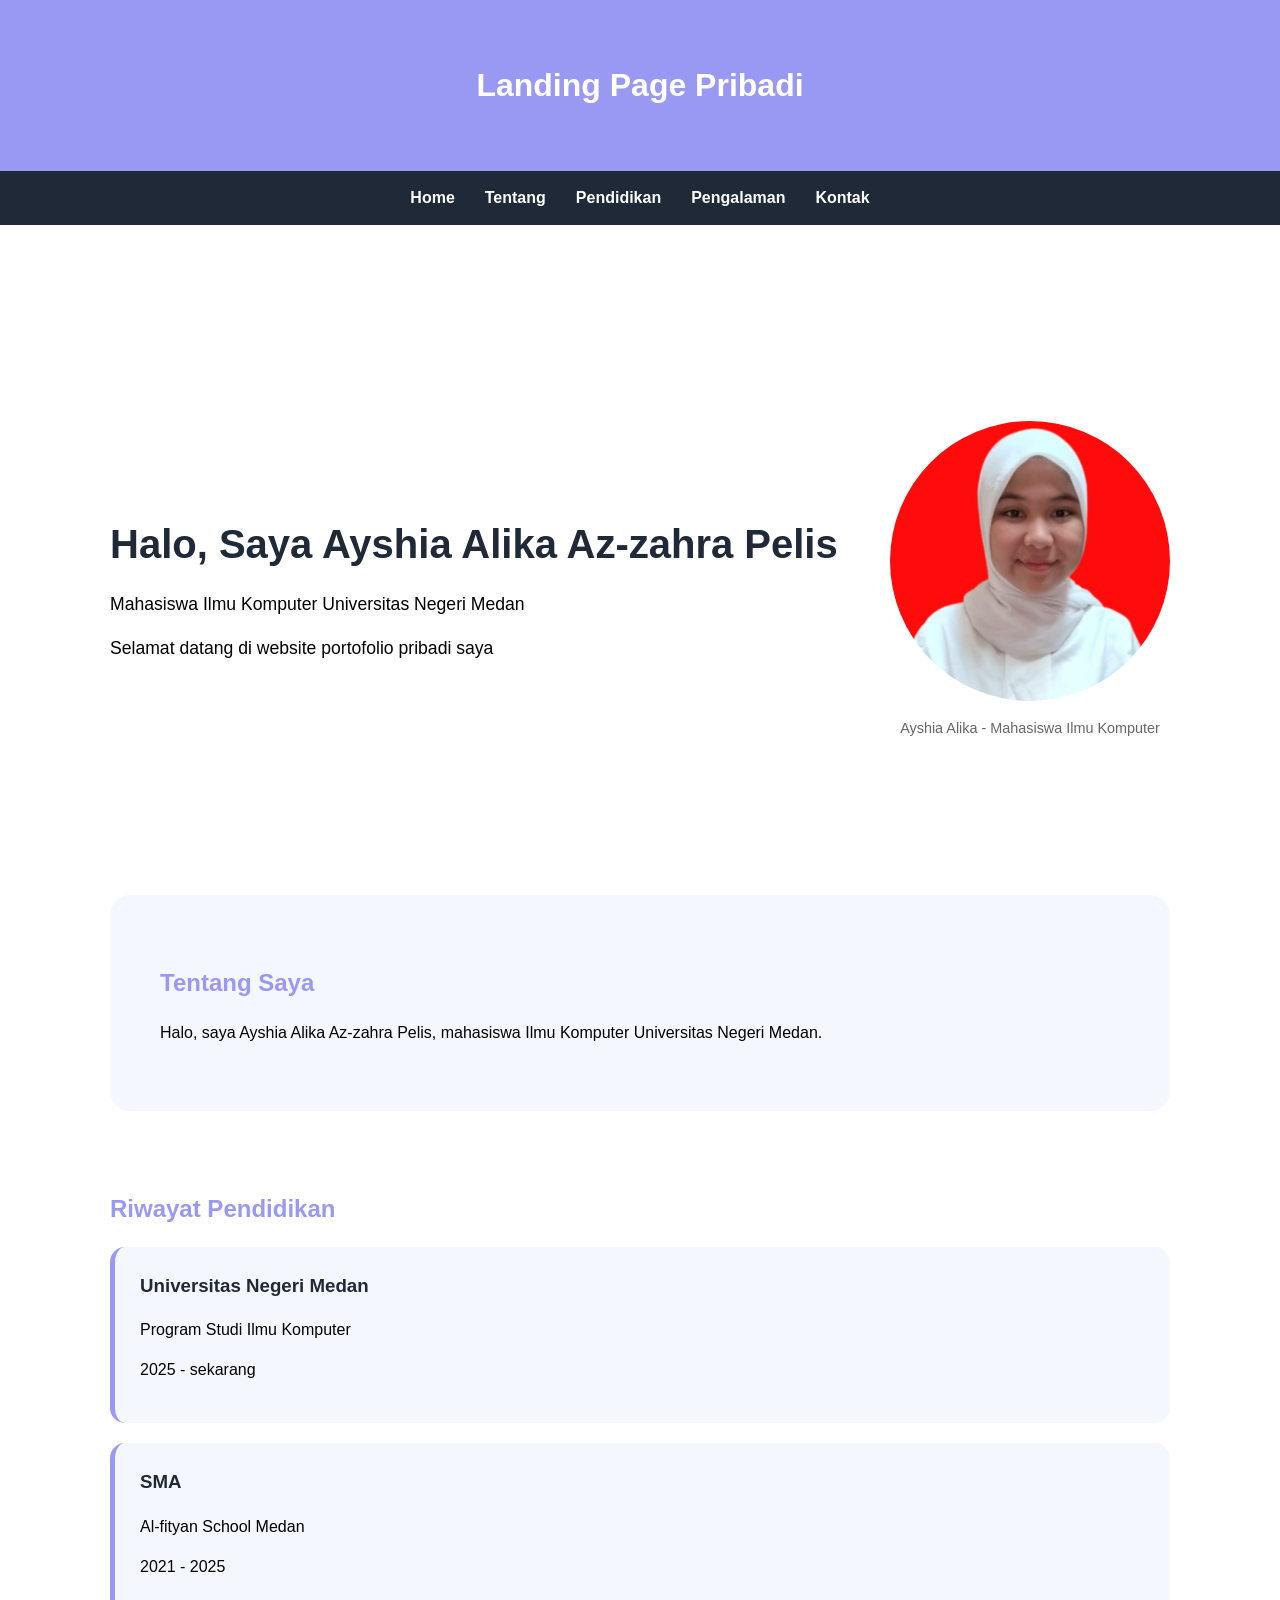
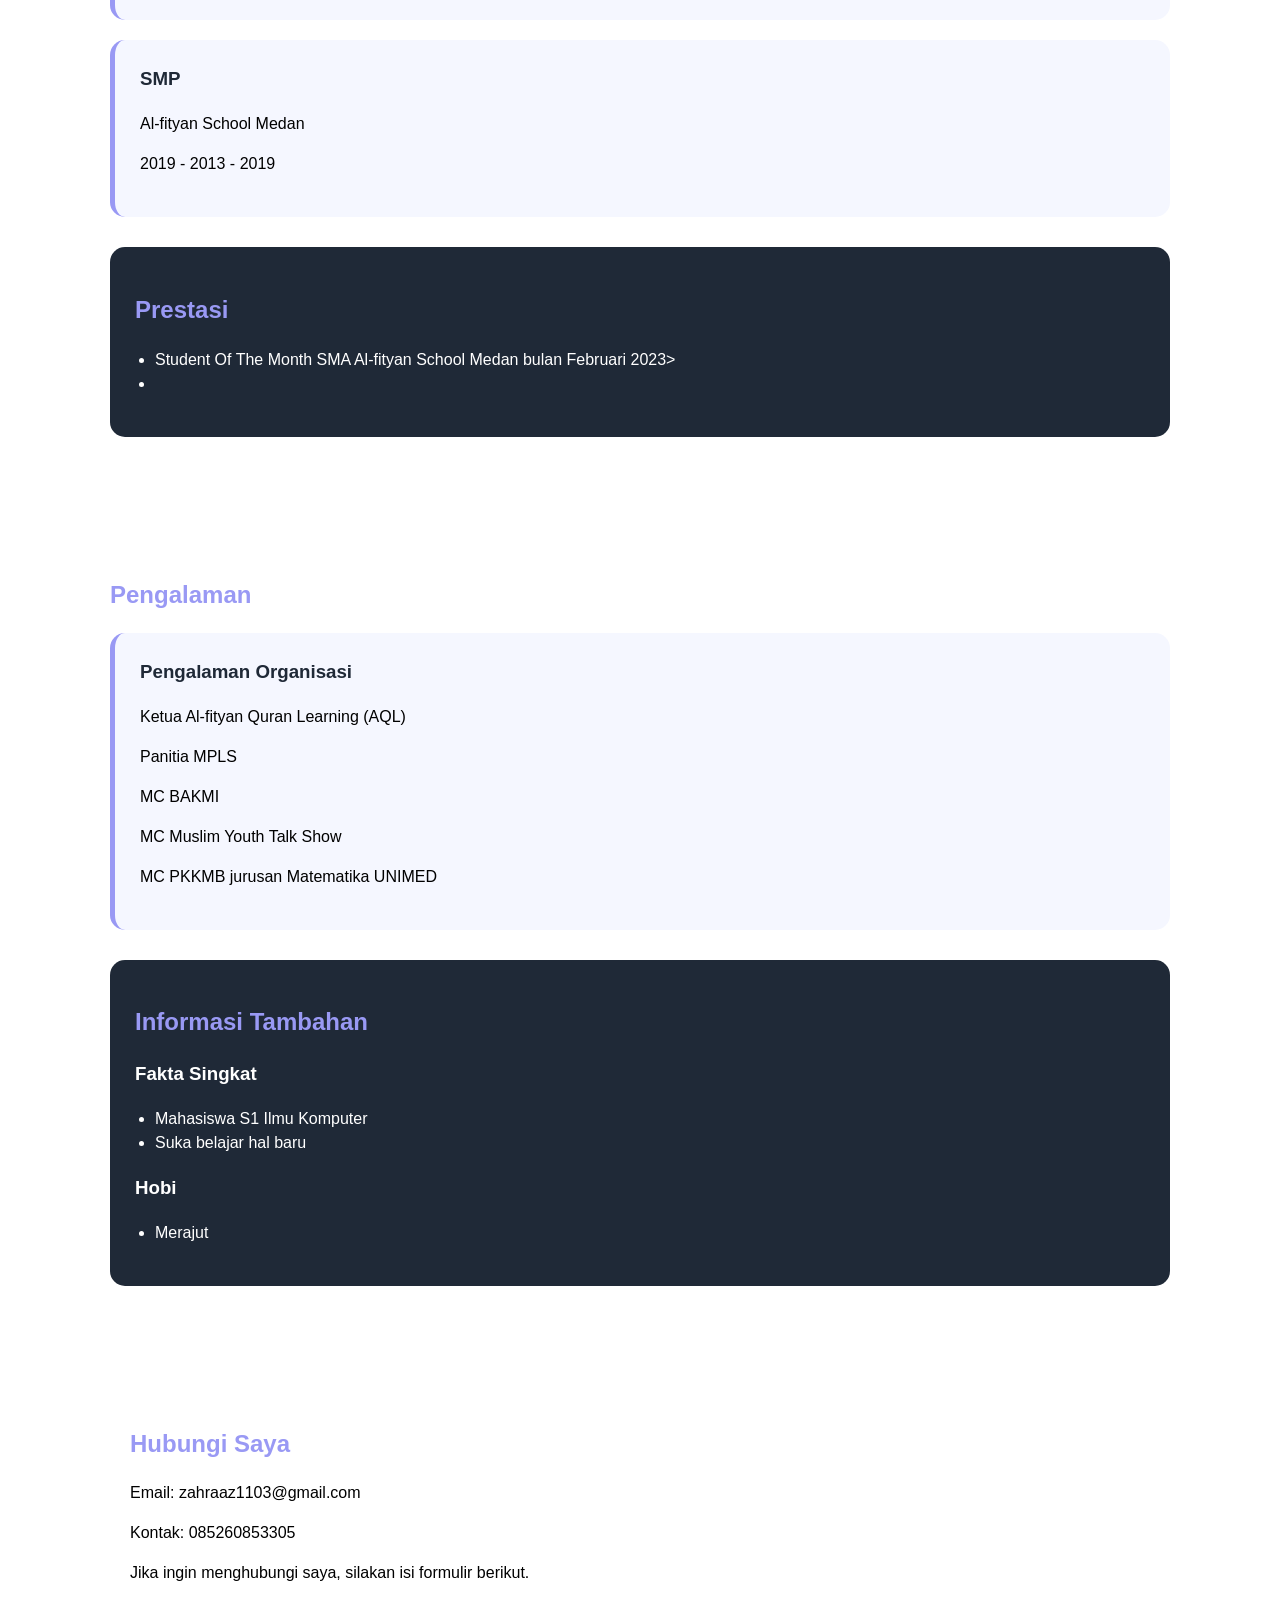
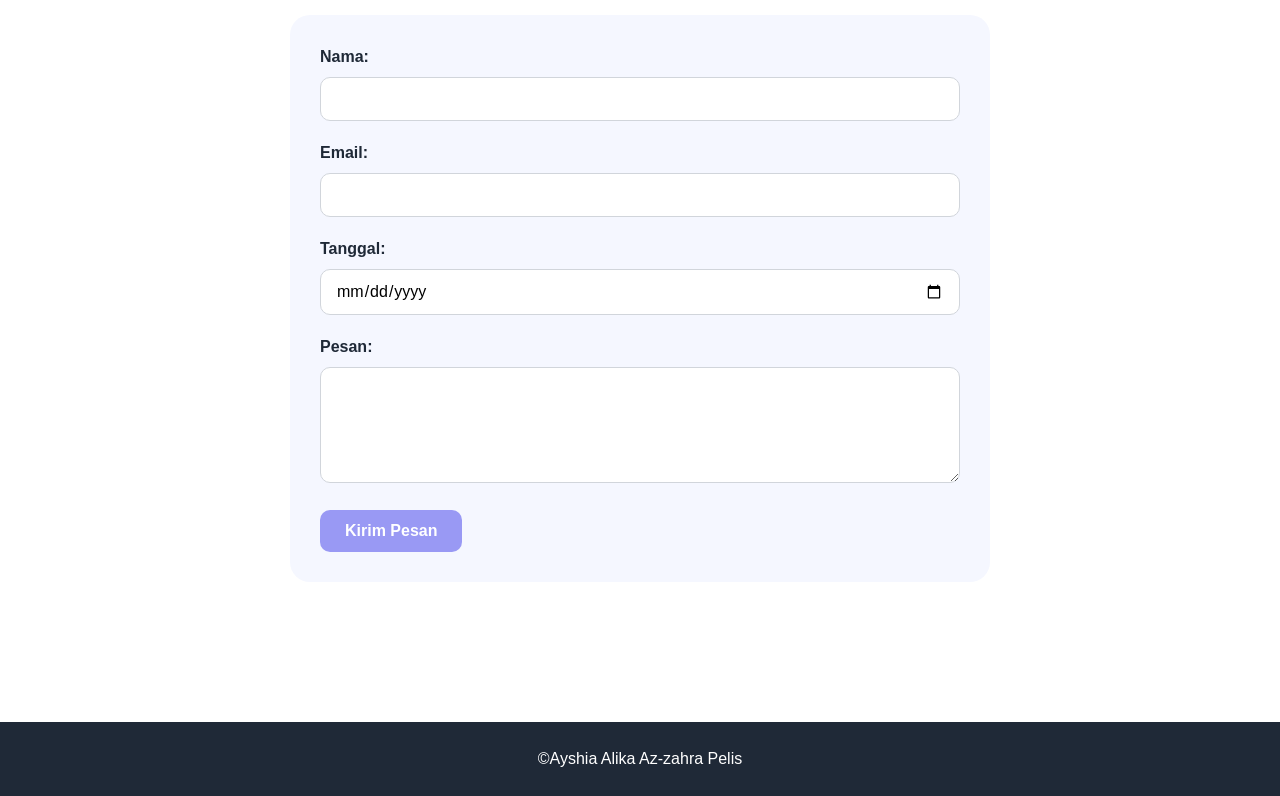
==== index.html @ b7021fea "Update portfolio website" ====
<!DOCTYPE html>
<html lang="id">

    <head>
        <meta charset="UTF-8">
        <meta name="viewport" content="width=device-width, initial-scale=1.0">

        <title>Portofolio</title>
        <meta name="description" content="Website portfolio pribadi Ayshia Alika Az-zahra Pelis, mahasiswa Ilmu Komputer Universitas Negeri Medan.">
        <meta property="og:title" content="Portofolio Ayshia Alika">
<meta property="og:description" content="Website portfolio pribadi Ayshia Alika, mahasiswa Ilmu Komputer Universitas Negeri Medan.">
<meta property="og:type" content="website">
<link rel="stylesheet" href="style.css">
    </head>
        <body>
<header>
    <h1>Landing Page Pribadi</h1>
</header>
<nav>
    <ul>
        <li><a href="#home">Home</a></li>
        <li><a href="#tentang">Tentang</a></li>
        <li><a href="#pendidikan">Pendidikan</a></li>
        <li><a href="#pengalaman">Pengalaman</a></li>
        <li><a href="#kontak">Kontak</a></li>
    </ul>
</nav>

<main>
    <section id="home">
        <div class="home-text">
        <h2>Halo, Saya Ayshia Alika Az-zahra Pelis</h2>

        <p>
            Mahasiswa Ilmu Komputer Universitas Negeri Medan
        </p>
        <p>
            Selamat datang di website portofolio pribadi saya
        </p>
        </div>

        <figure>
            <img src="images/foto-profil.jpeg" alt="Foto profil Ayshia Alika">
            <figcaption>Ayshia Alika - Mahasiswa Ilmu Komputer</figcaption>
        </figure>
    </section>

    <section id="tentang">
        <h2>Tentang Saya</h2>

        <p>
        Halo, saya Ayshia Alika Az-zahra Pelis, mahasiswa Ilmu Komputer Universitas Negeri Medan.
        </p>
    </section>

    <section id="pendidikan">
        <h2>Riwayat Pendidikan</h2>

        <article>
            <h3>Universitas Negeri Medan</h3>
            <p>Program Studi Ilmu Komputer</p>
            <p> 
                <time datetime="2025">2025</time> - sekarang
            </p>
        </article>

        <article>
            <h3>SMA</h3>
            <p>Al-fityan School Medan</p>
            <p>
                <time datetime="2021">2021</time> - <time datetime="2025">2025</time>
            </p>
        </article>

        <article>
            <h3>SMP</h3>
            <p>Al-fityan School Medan</p>
            <p>
                <time datetime="2019">2019</time> - <time datetime="2021>2021</time>
            </p>
        </article>

        <article>
            <h3>SD</h3>
            <p>SDIT Islam Al-Ulum Terpadu Tuasan</p>
            <p>
                <time datetime="2013">2013</time> - <time datetime="2019">2019</time>
            </p>
        </article>

        <aside>
            <h2>Prestasi</h2>

            <ul>
                <li>Student Of The Month SMA Al-fityan School Medan bulan Februari 2023>
                <li></li>
            </ul>

        </aside>

    </section>

    <section id="pengalaman">
        <h2>Pengalaman</h2>

        <article>
            <h3>Pengalaman Organisasi</h3>
            <p>Ketua Al-fityan Quran Learning (AQL) </p>
            <p>Panitia MPLS</p>
            <p>MC BAKMI</p>
            <p>MC Muslim Youth Talk Show</p>
            <p>MC PKKMB jurusan Matematika UNIMED</p>
        </article>

        <aside>
            <h2>Informasi Tambahan</h2>
            <h3>Fakta Singkat</h3>

            <ul>
                <li>Mahasiswa S1 Ilmu Komputer</li>
                <li>Suka belajar hal baru</li>
            </ul>

            <h3>Hobi</h3>

            <ul>
                <li>Merajut</li>
            </ul>
        </aside>
    </section>

   <section id="kontak">
    <h2>Hubungi Saya</h2>
    <p>
    Email: zahraaz1103@gmail.com
</p>
<p>
    Kontak: 085260853305
</p>

    <p>
        Jika ingin menghubungi saya, silakan isi formulir berikut.
    </p>

<form action="https://formspree.io/f/mkjwlqgq" method="POST">
<input type="hidden" name="_next" value="https://nabatiescookiezz-liks.github.io/Website-Landing-page-Ayshia-Alika/terima-kasih.html">

    <label for="nama">Nama:</label>
    <input type="text" id="nama" name="nama" required>

    <label for="email">Email:</label>
    <input type="email" id="email" name="email" required>

    <label for="tanggal">Tanggal:</label>
    <input type="date" id="tanggal" name="tanggal">

    <label for="pesan">Pesan:</label>
    <textarea id="pesan" name="pesan" rows="5" required></textarea>

    <button type="submit">Kirim Pesan</button>

</form>

</section>
 
</main>
<footer>©Ayshia Alika Az-zahra Pelis</footer>
        </body>
</html>
---- style.css ----
* {
    box-sizing: border-box;
}

body {
    margin: 0;
    font-family: Arial, sans-serif;
    line-height: 1.5;
}

:root {
    --warna-utama: #9999f4;
    --warna-gelap: #1f2937;
    --warna-terang: #f5f7ff;
    --warna-putih: #ffffff;
}

header {
    background-color: var(--warna-utama);
    color: var(--warna-putih);
    text-align: center;
    padding: 40px 20px;
}

nav {
    background-color: var(--warna-gelap);
    padding: 15px 20px;
}

nav ul {
    list-style: none;
    margin: 0;
    padding: 0;

    display: flex;
    justify-content: center;
    gap: 30px;
}

nav a {
    color: var(--warna-putih);
    text-decoration: none;
    font-weight: bold;
}

nav a {
    color: var(--warna-putih);
    text-decoration: none;
    font-weight: bold;
    transition: 0.3s ease;
}

nav a:hover {
    color: var(--warna-utama);
}

main {
    max-width: 1100px;
    margin: 0 auto;
    padding: 40px 20px;
}

section {
    padding: 60px 0;
}

#home {
    min-height: 70vh;
    display: flex;
    align-items: center;
    justify-content: space-between;
    gap: 40px;
}

#home figure {
    margin: 0;
    text-align: center;
}

#home img {
    width: 280px;
    height: 280px;
    object-fit: cover;
    border-radius: 50%;
}

#home h2 {
    font-size: 2.5rem;
    margin-bottom: 15px;
    color: var(--warna-gelap);
}

#home p {
    font-size: 1.1rem;
}

#home figcaption {
    margin-top: 10px;
    font-size: 0.9rem;
    color: #666;
}

@media (max-width: 768px) {
    #home {
        flex-direction: column;
        text-align: center;
    }

    .home-text {
        width: 100%;
    }

    nav ul {
        flex-wrap: wrap;
        gap: 15px;
    }

    #home img {
        width: 220px;
        height: 220px;
    }

    #kontak form {
        padding: 20px;
    }
}


.home-text {
    flex: 1;
}

#tentang {
    background-color: var(--warna-terang);
    padding: 50px;
    border-radius: 20px;
}

#tentang h2 {
    color: var(--warna-utama);
}

#pendidikan h2,
#pengalaman h2,
#kontak h2 {
    color: var(--warna-utama);
}

article {
    background-color: var(--warna-terang);
    padding: 25px;
    margin: 20px 0;
    border-radius: 15px;
    border-left: 5px solid var(--warna-utama);
}

article:hover {
    transform: translateY(-5px);
    box-shadow: 0 8px 20px rgba(0, 0, 0, 0.08);
}


article h3 {
    margin-top: 0;
    color: var(--warna-gelap);
}

aside {
    background-color: var(--warna-gelap);
    color: var(--warna-putih);
    padding: 25px;
    margin-top: 30px;
    border-radius: 15px;
}

aside h2,
aside h3 {
    color: var(--warna-putih);
}

aside ul {
    padding-left: 20px;
}

#kontak {
    padding: 60px 20px;
}

#kontak form {
    max-width: 700px;
    margin: 30px auto 0;
    background-color: var(--warna-terang);
    padding: 30px;
    border-radius: 20px;
}

#kontak label {
    display: block;
    margin-bottom: 8px;
    font-weight: bold;
    color: var(--warna-gelap);
}

#kontak input,
#kontak textarea {
    width: 100%;
    padding: 12px 15px;
    margin-bottom: 20px;
    border: 1px solid #d1d5db;
    border-radius: 10px;
    font-family: inherit;
    font-size: 1rem;
}

#kontak input:focus,
#kontak textarea:focus {
    outline: none;
    border-color: var(--warna-utama);
    box-shadow: 0 0 0 3px rgba(108, 99, 255, 0.15);
}

#kontak button {
    background-color: var(--warna-utama);
    color: var(--warna-putih);
    border: none;
    padding: 12px 25px;
    border-radius: 10px;
    font-size: 1rem;
    font-weight: bold;
    cursor: pointer;
}

#kontak button:hover {
    opacity: 0.85;
}

footer {
    background-color: var(--warna-gelap);
    color: var(--warna-putih);
    text-align: center;
    padding: 25px 20px;
    margin-top: 40px;
}

nav a,
#kontak button,
article {
    transition: 0.3s ease;
}
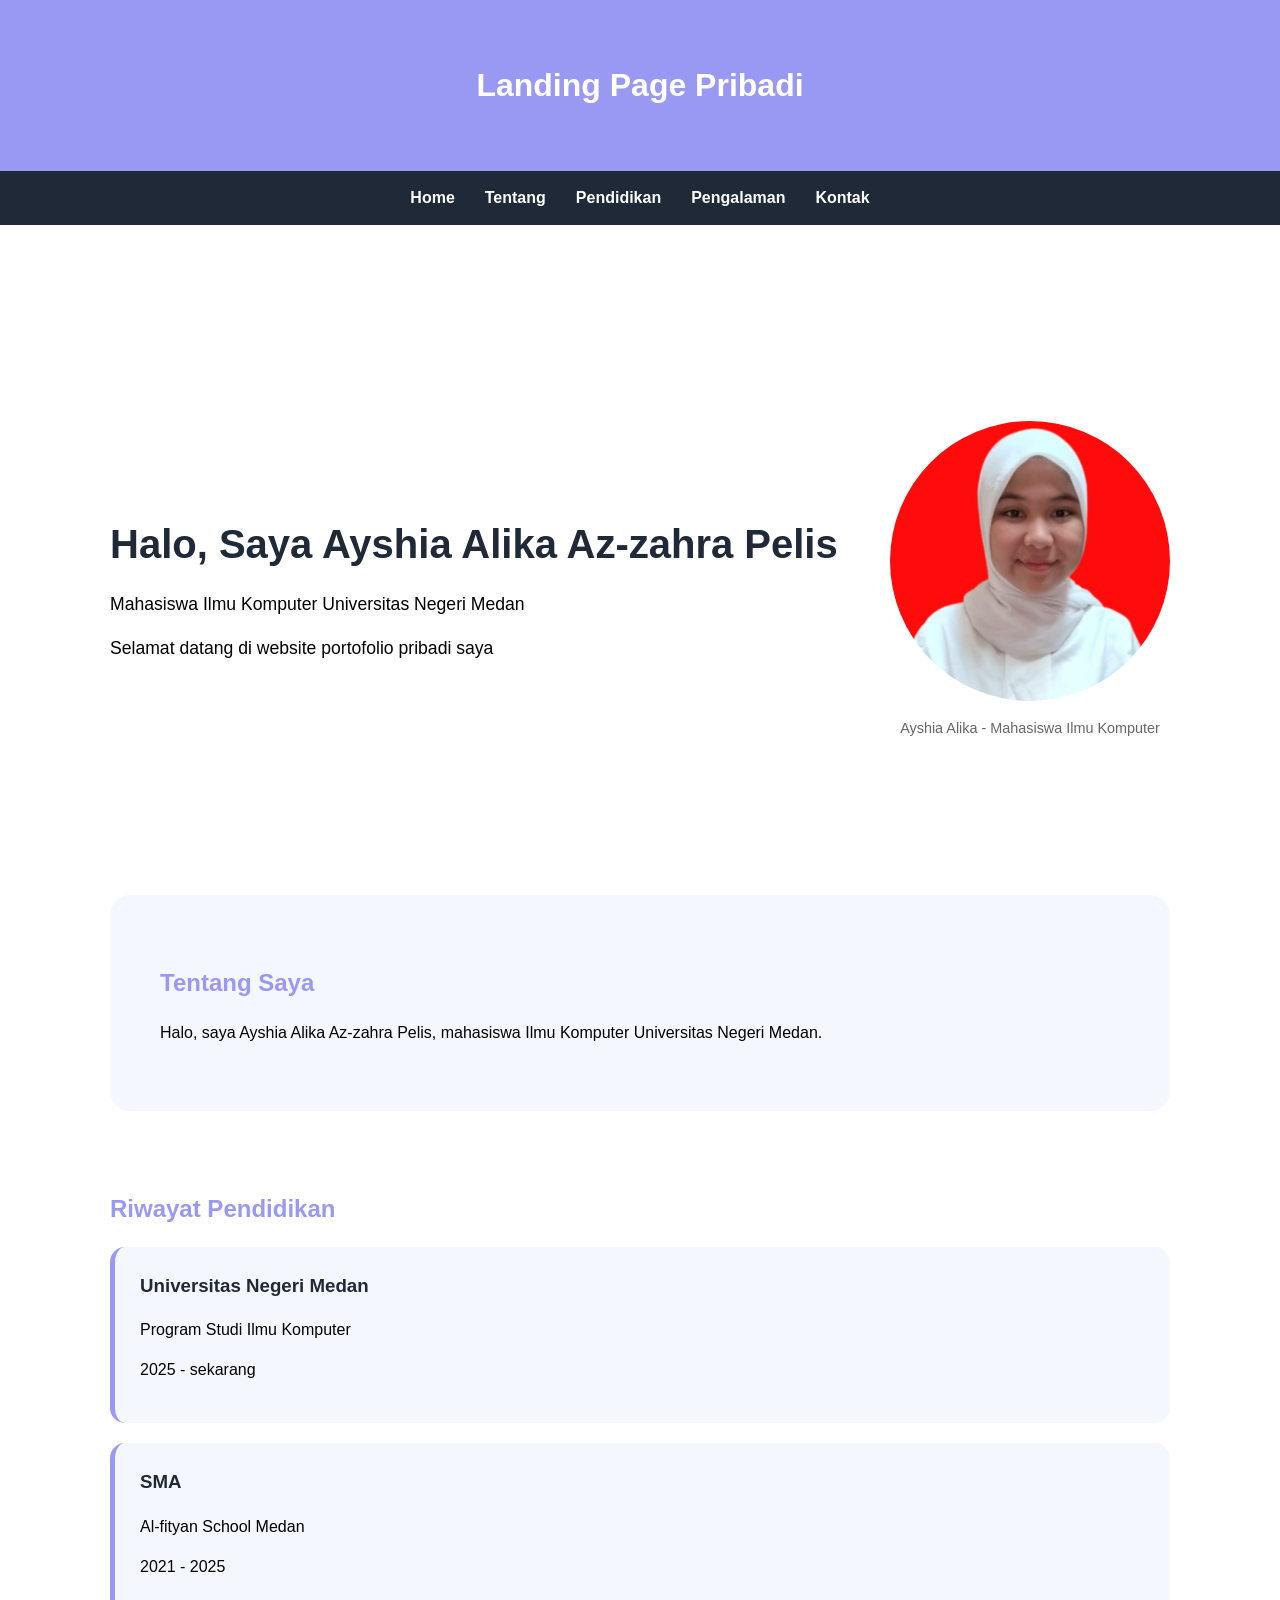
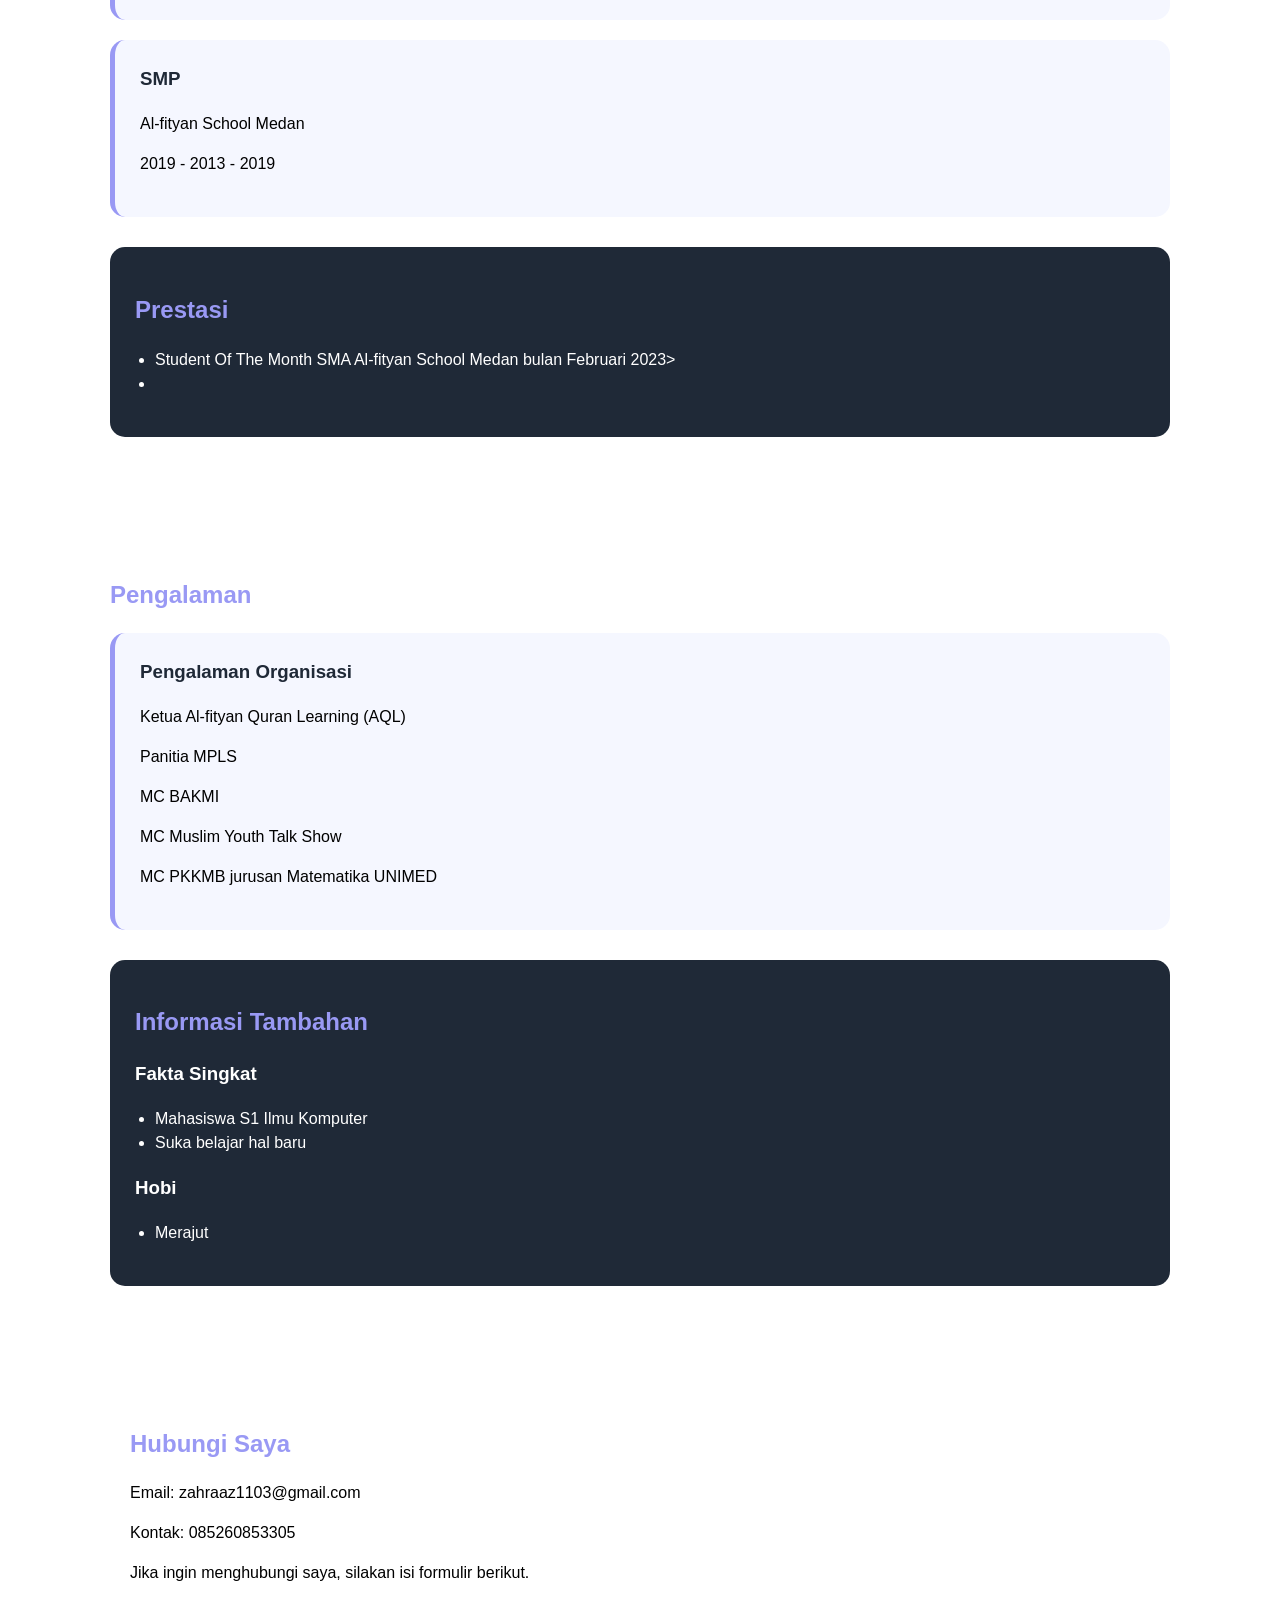
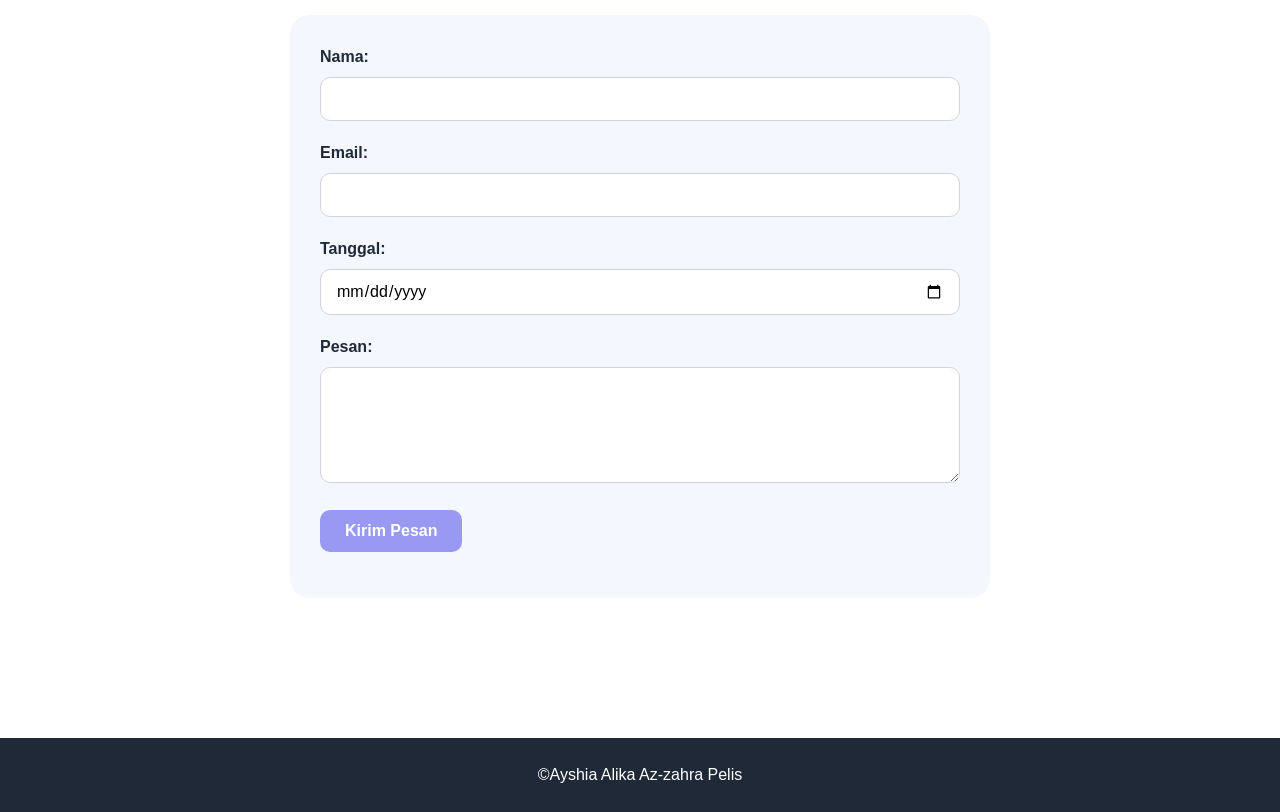
==== commit deb2b116: "Add form success message" ====
--- a/index.html
+++ b/index.html
@@ -158,6 +158,7 @@
     <textarea id="pesan" name="pesan" rows="5" required></textarea>
 
     <button type="submit">Kirim Pesan</button>
+    <p id="status-pesan"></p>
 
 </form>
 
@@ -165,5 +166,35 @@
  
 </main>
 <footer>©Ayshia Alika Az-zahra Pelis</footer>
+<script>
+    const form = document.querySelector("form");
+    const statusPesan = document.getElementById("status-pesan");
+
+    form.addEventListener("submit", async function(event) {
+        event.preventDefault();
+
+        const data = new FormData(form);
+
+        try {
+            const response = await fetch(form.action, {
+                method: "POST",
+                body: data,
+                headers: {
+                    "Accept": "application/json"
+                }
+            });
+
+            if (response.ok) {
+                statusPesan.textContent = "🎉 Pesan berhasil dikirim! Terima kasih sudah menghubungi saya.";
+                form.reset();
+            } else {
+                statusPesan.textContent = "Maaf, pesan gagal dikirim. Silakan coba lagi.";
+            }
+
+        } catch (error) {
+            statusPesan.textContent = "Terjadi kesalahan. Silakan coba lagi.";
+        }
+    });
+</script>
         </body>
 </html>
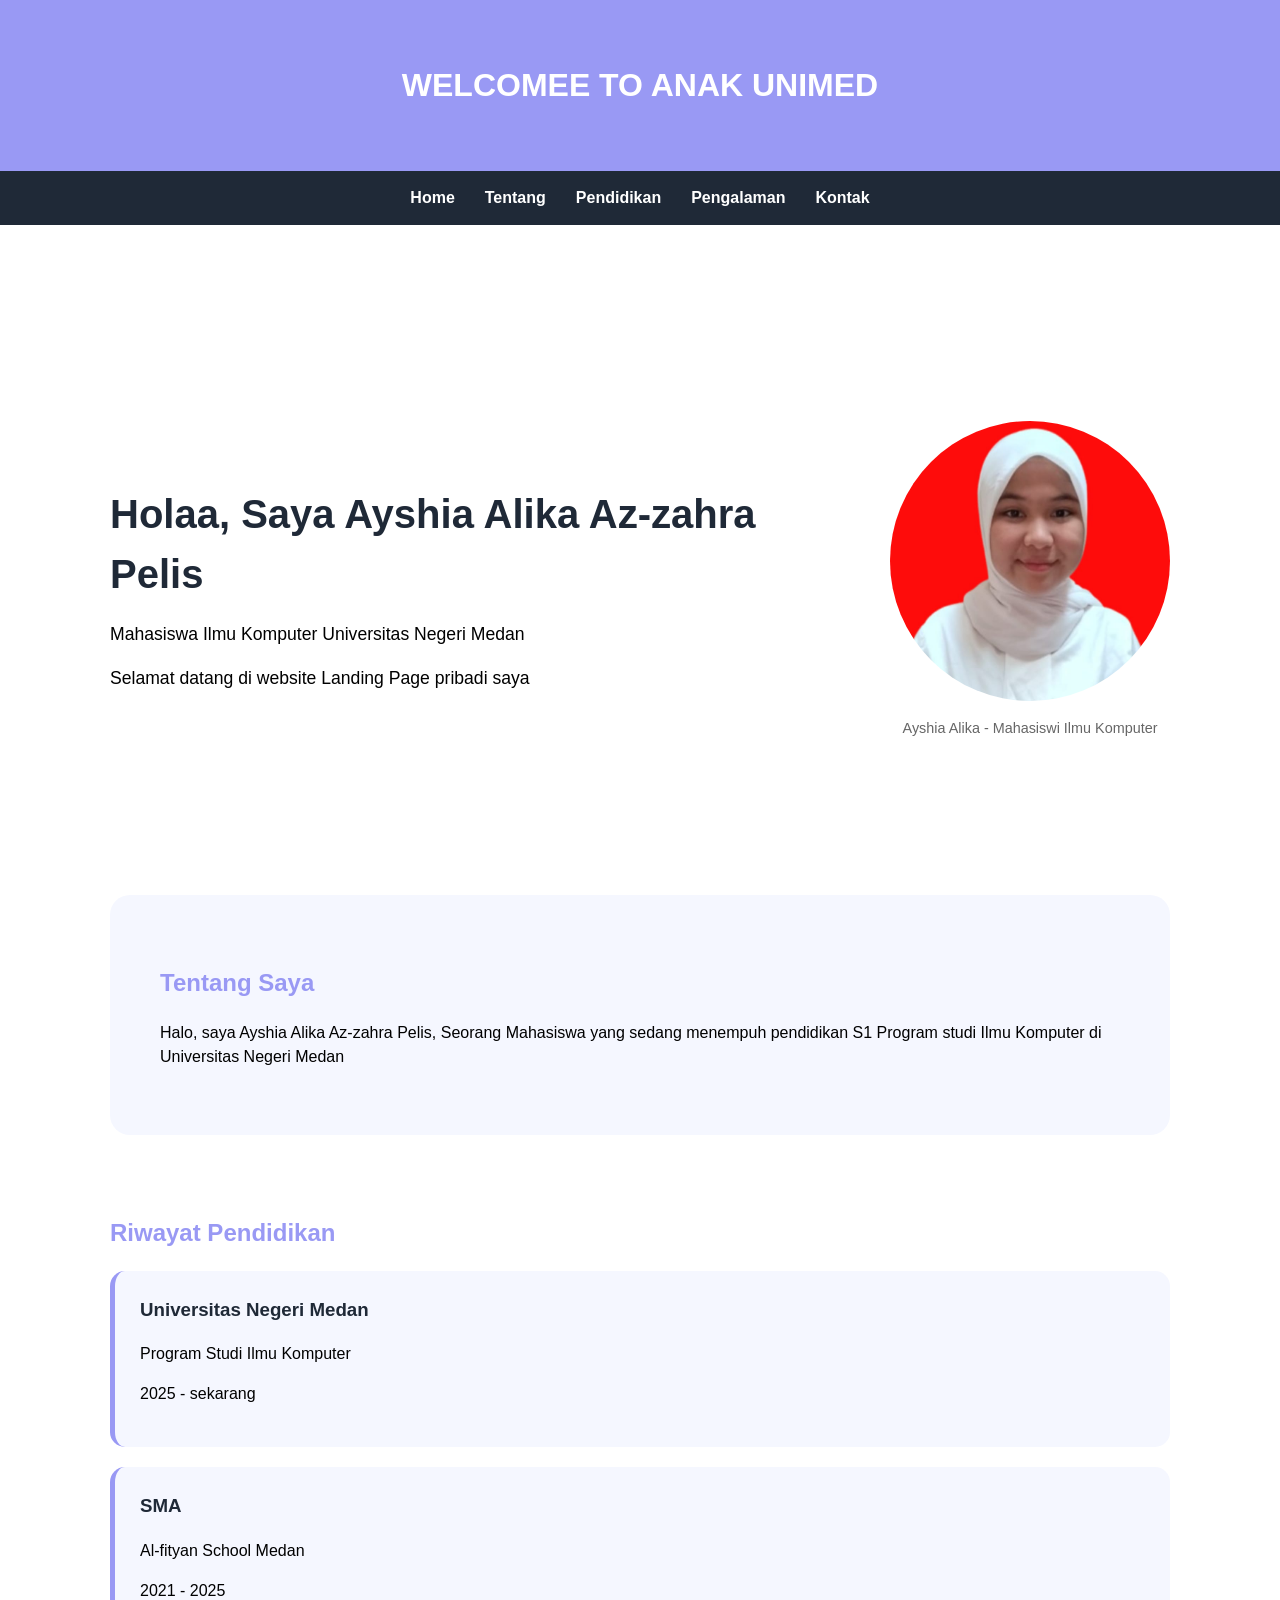
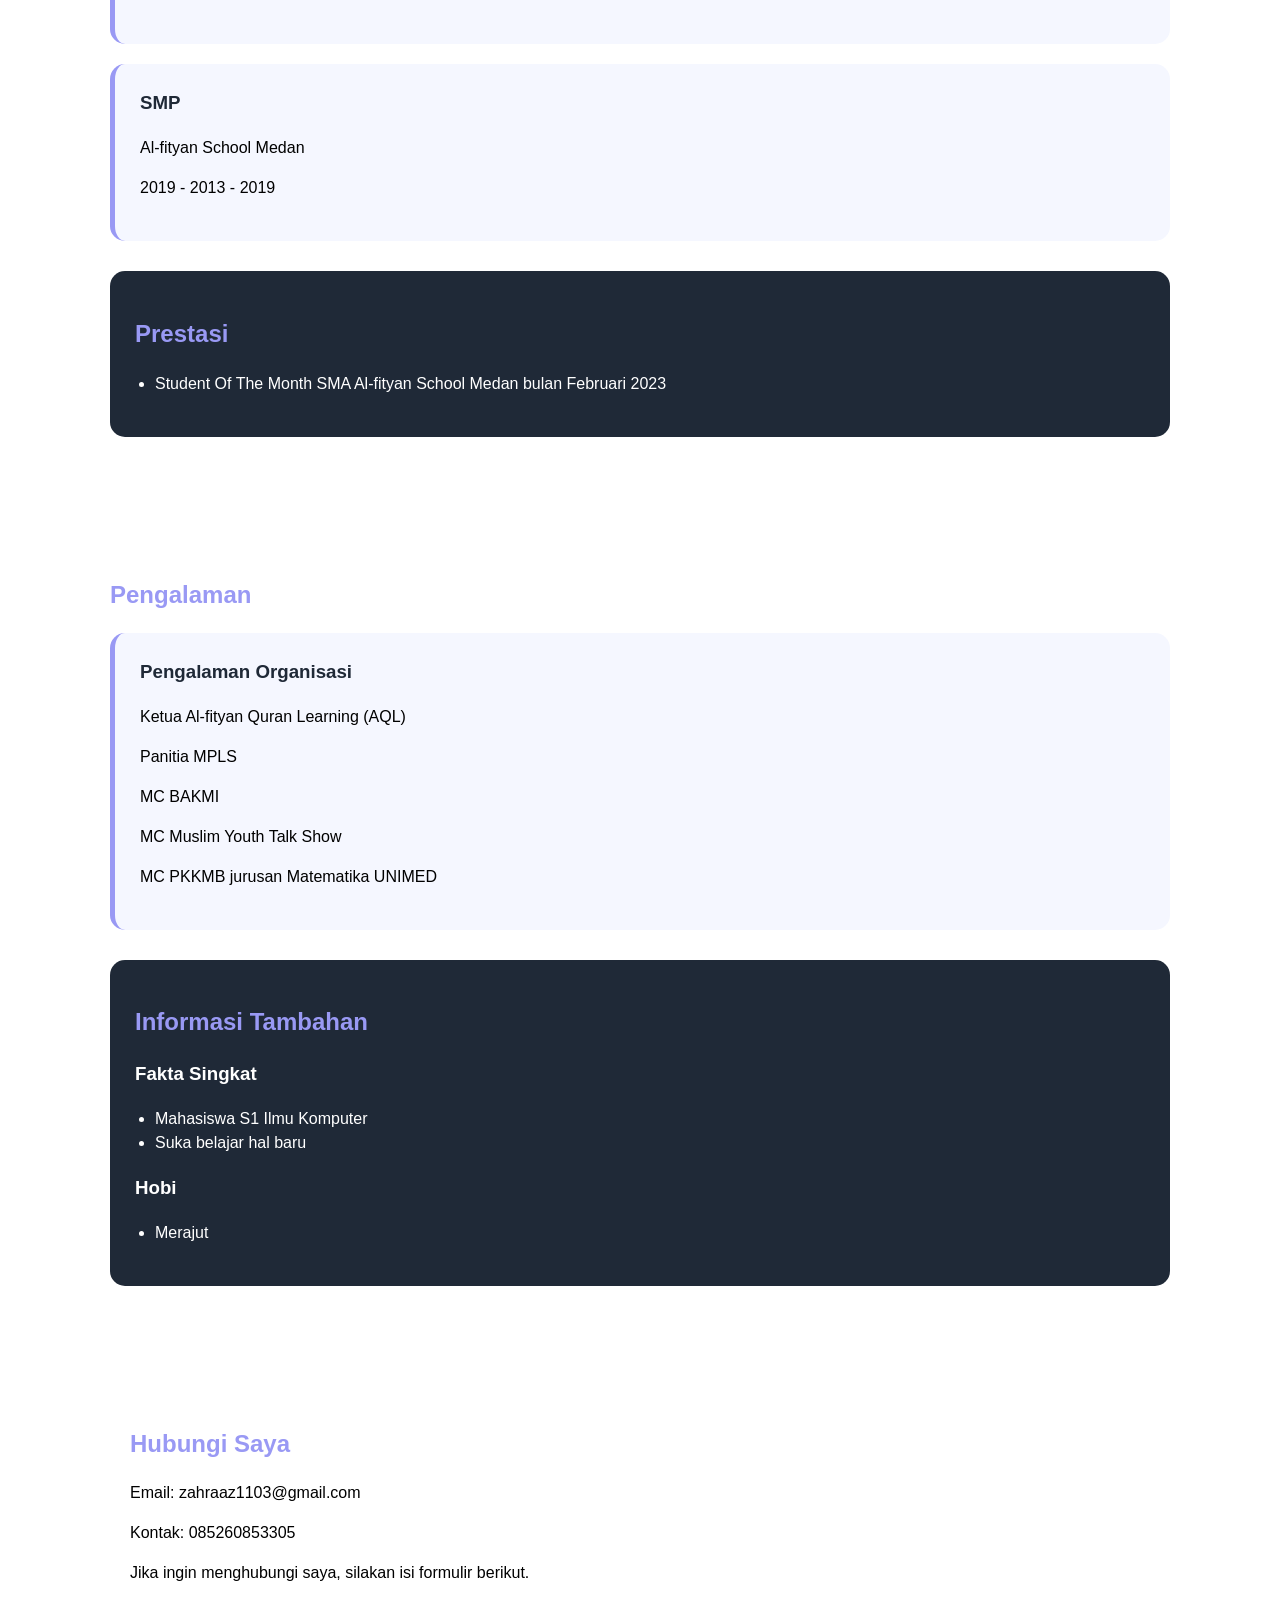
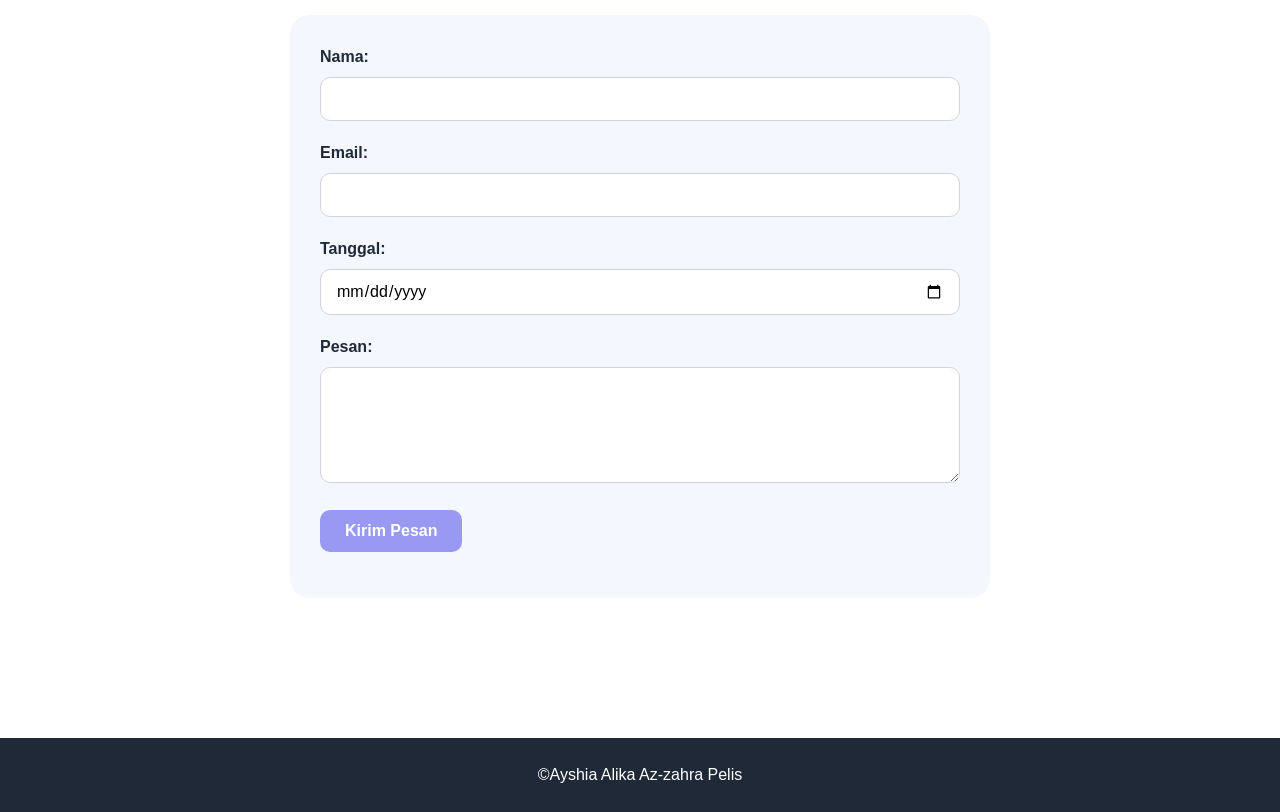
==== commit 06bbc939: "Update portfolio content and headings in index.html" ====
--- a/index.html
+++ b/index.html
@@ -7,14 +7,14 @@
 
         <title>Portofolio</title>
         <meta name="description" content="Website portfolio pribadi Ayshia Alika Az-zahra Pelis, mahasiswa Ilmu Komputer Universitas Negeri Medan.">
-        <meta property="og:title" content="Portofolio Ayshia Alika">
-<meta property="og:description" content="Website portfolio pribadi Ayshia Alika, mahasiswa Ilmu Komputer Universitas Negeri Medan.">
+        <meta property="og:title" content="Landing Page Ayshia Alika">
+<meta property="og:description" content="Website Landing Page pribadi Ayshia Alika, mahasiswa Ilmu Komputer Universitas Negeri Medan.">
 <meta property="og:type" content="website">
 <link rel="stylesheet" href="style.css">
     </head>
         <body>
 <header>
-    <h1>Landing Page Pribadi</h1>
+    <h1>WELCOMEE TO ANAK UNIMED</h1>
 </header>
 <nav>
     <ul>
@@ -29,19 +29,19 @@
 <main>
     <section id="home">
         <div class="home-text">
-        <h2>Halo, Saya Ayshia Alika Az-zahra Pelis</h2>
+        <h2>Holaa, Saya Ayshia Alika Az-zahra Pelis</h2>
 
         <p>
             Mahasiswa Ilmu Komputer Universitas Negeri Medan
         </p>
         <p>
-            Selamat datang di website portofolio pribadi saya
+            Selamat datang di website Landing Page pribadi saya
         </p>
         </div>
 
         <figure>
             <img src="images/foto-profil.jpeg" alt="Foto profil Ayshia Alika">
-            <figcaption>Ayshia Alika - Mahasiswa Ilmu Komputer</figcaption>
+            <figcaption>Ayshia Alika - Mahasiswi Ilmu Komputer</figcaption>
         </figure>
     </section>
 
@@ -49,8 +49,9 @@
         <h2>Tentang Saya</h2>
 
         <p>
-        Halo, saya Ayshia Alika Az-zahra Pelis, mahasiswa Ilmu Komputer Universitas Negeri Medan.
+        Halo, saya Ayshia Alika Az-zahra Pelis, Seorang Mahasiswa yang sedang menempuh pendidikan S1 Program studi Ilmu Komputer di Universitas Negeri Medan 
         </p>
+        
     </section>
 
     <section id="pendidikan">
@@ -92,8 +93,7 @@
             <h2>Prestasi</h2>
 
             <ul>
-                <li>Student Of The Month SMA Al-fityan School Medan bulan Februari 2023>
-                <li></li>
+                <li>Student Of The Month SMA Al-fityan School Medan bulan Februari 2023
             </ul>
 
         </aside>
@@ -197,4 +197,4 @@
     });
 </script>
         </body>
-</html>+</html>
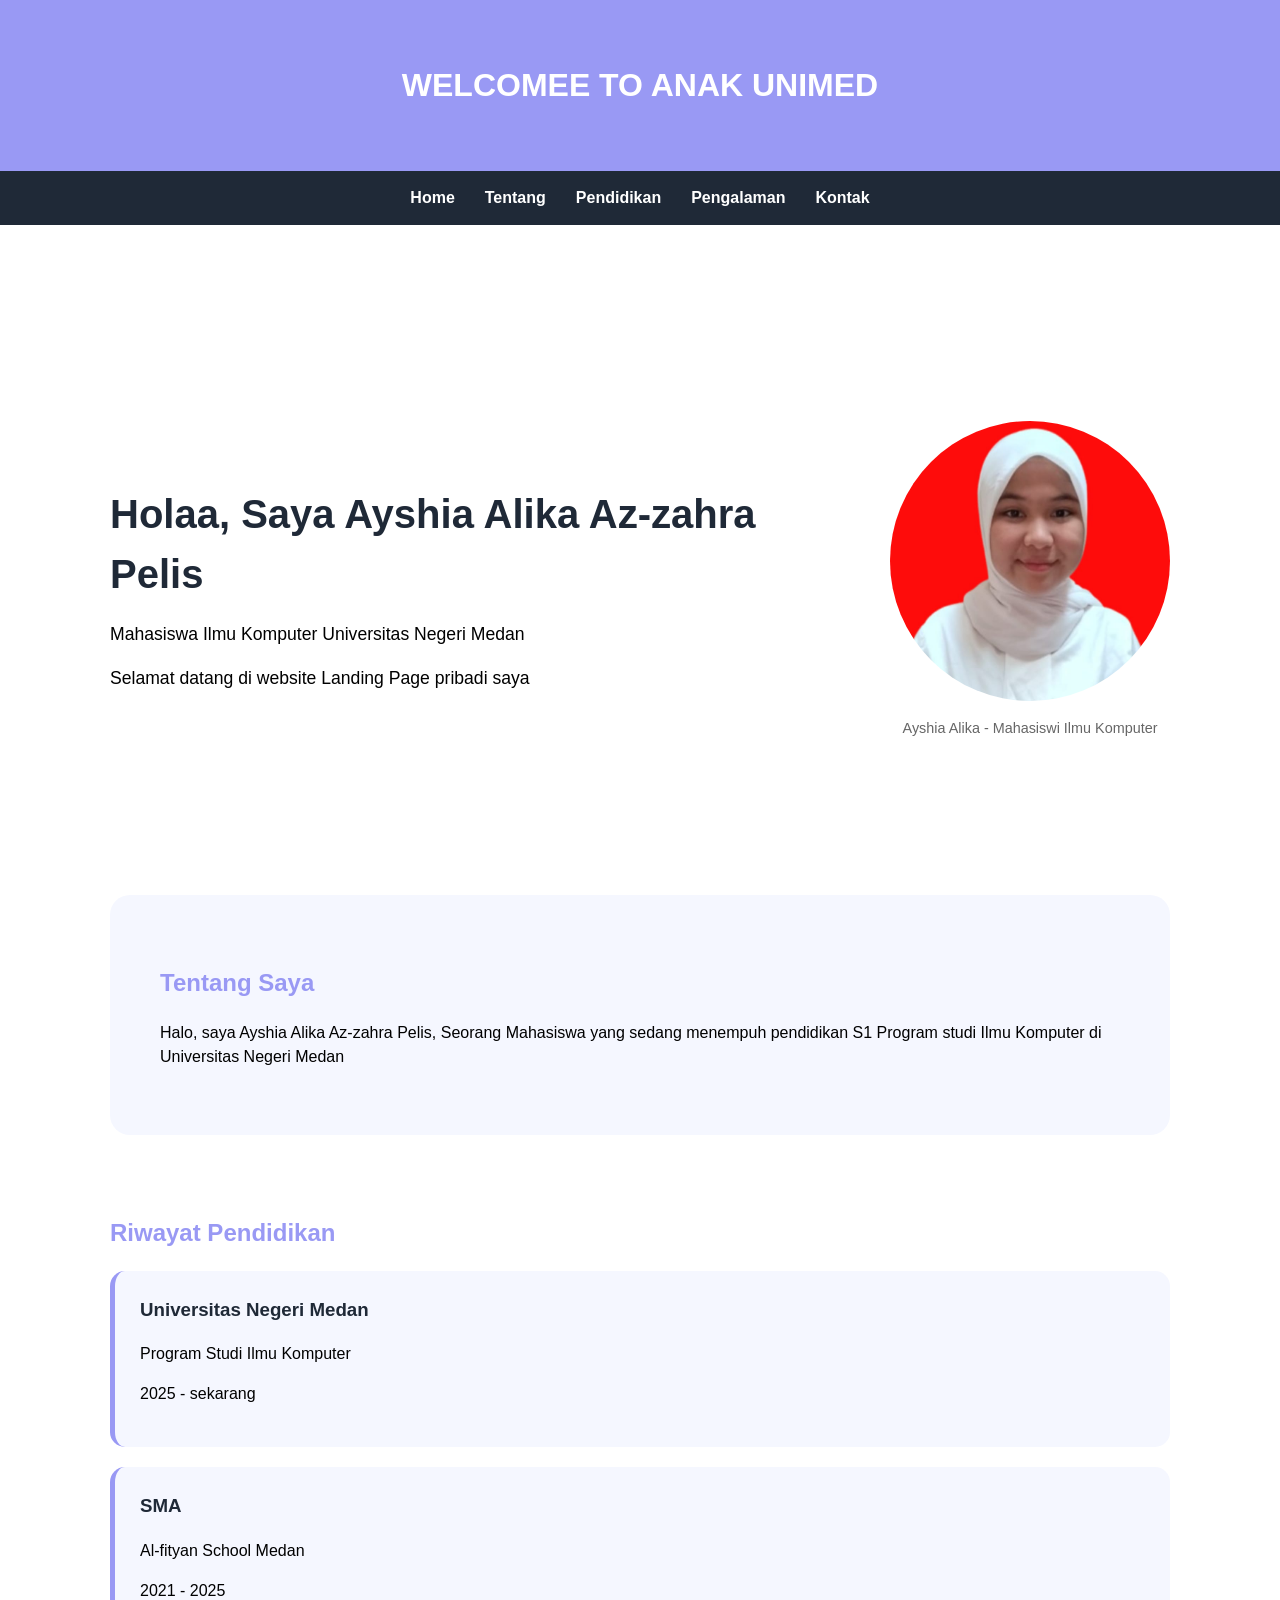
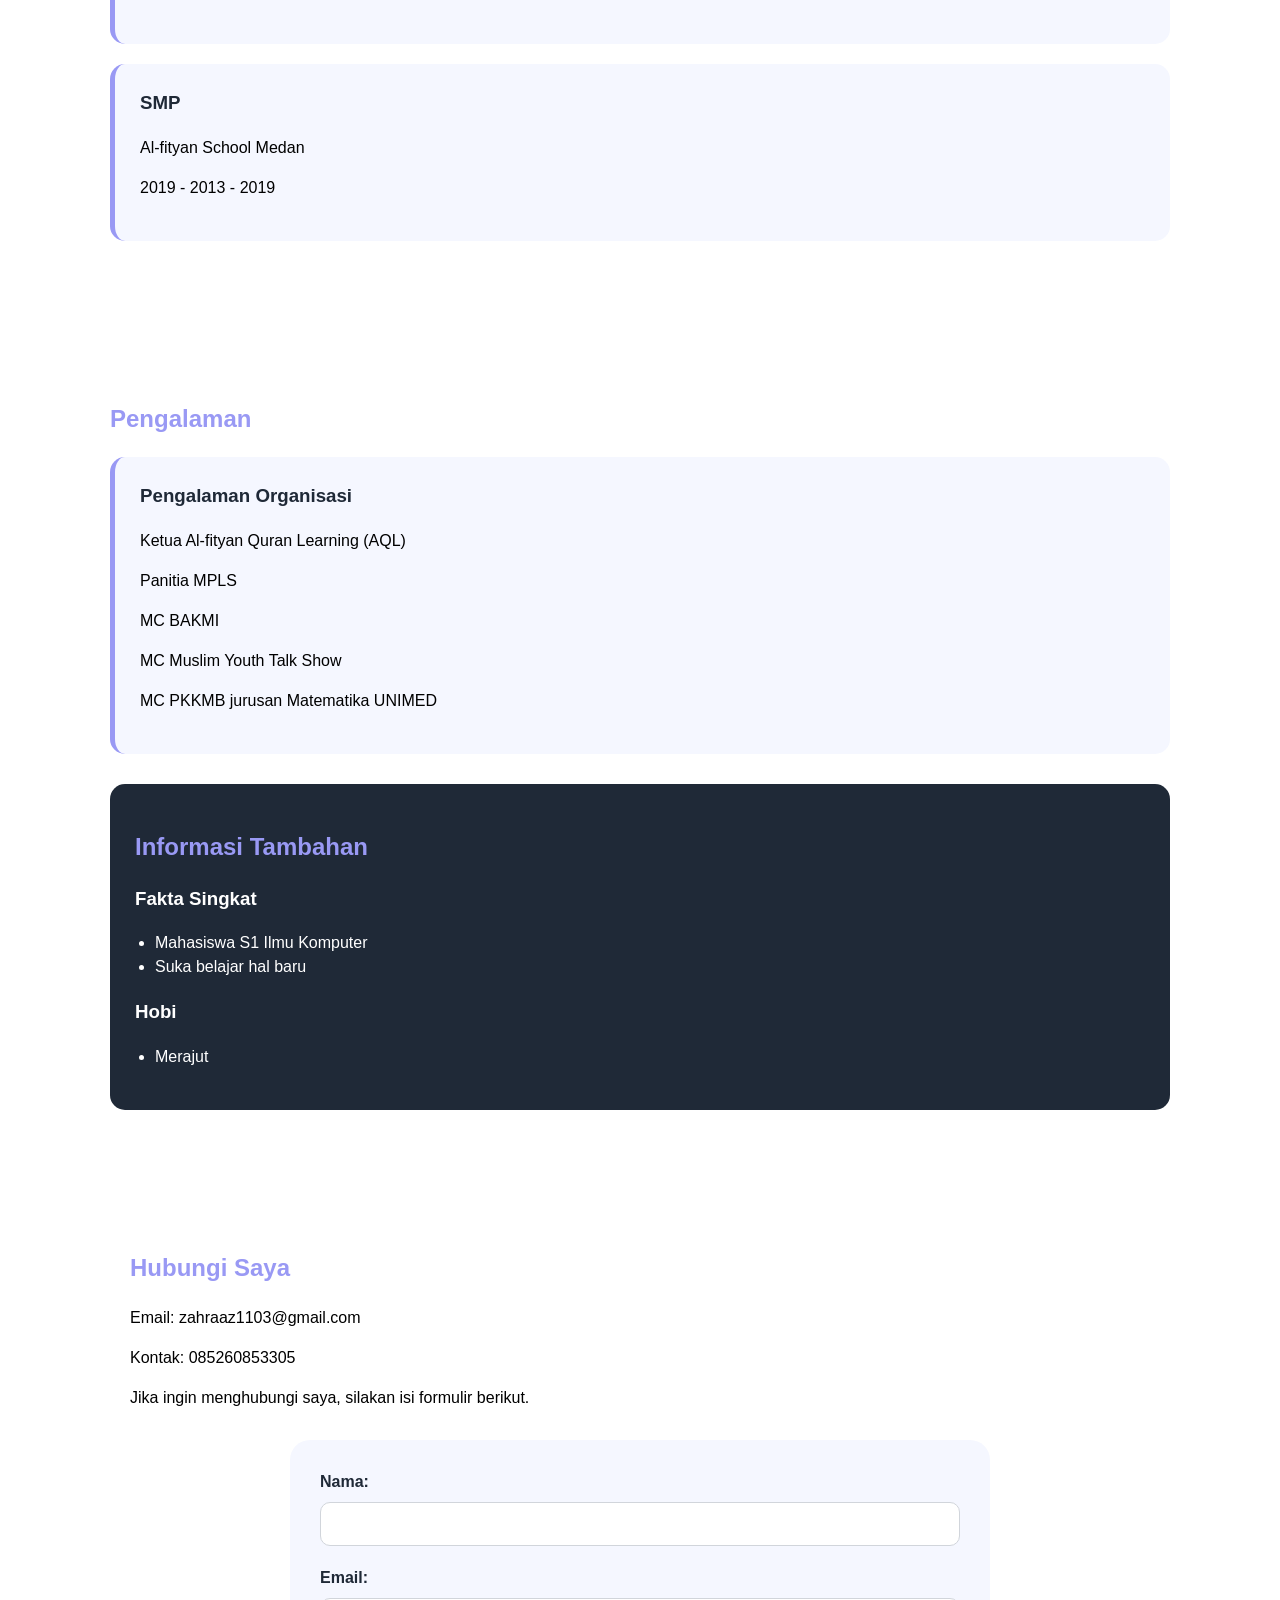
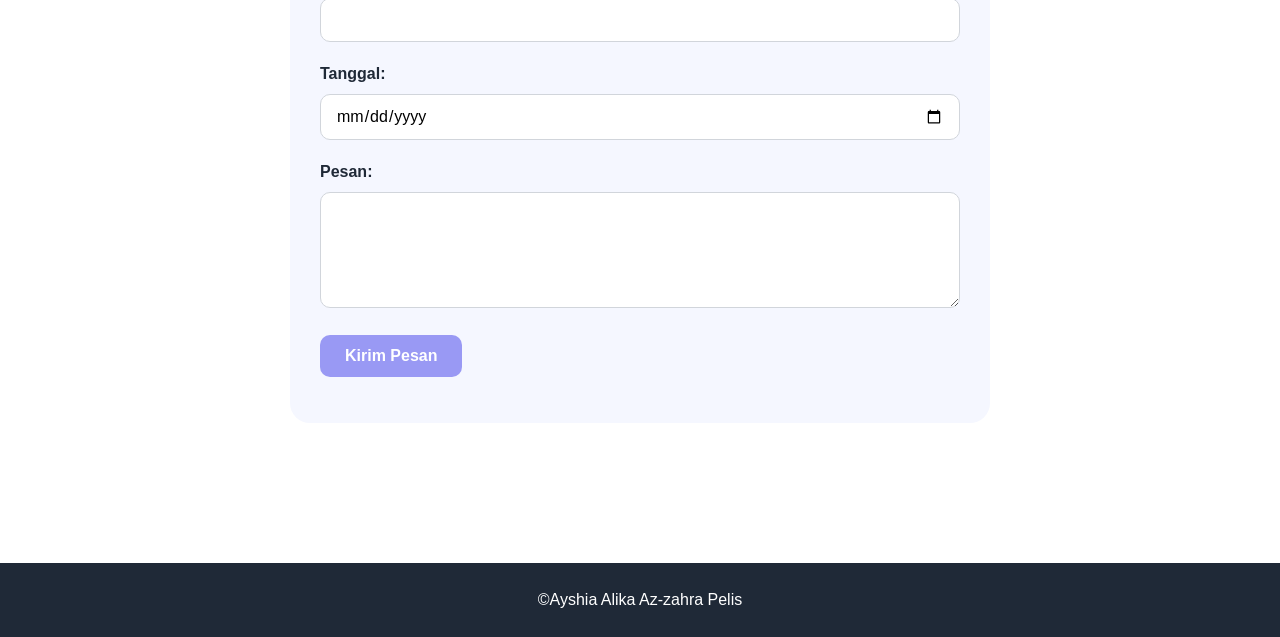
==== commit 99ce1595: "Remove 'Prestasi' aside section Removed the 'Prestasi' aside section from the index.html file." ====
--- a/index.html
+++ b/index.html
@@ -88,15 +88,6 @@
                 <time datetime="2013">2013</time> - <time datetime="2019">2019</time>
             </p>
         </article>
-
-        <aside>
-            <h2>Prestasi</h2>
-
-            <ul>
-                <li>Student Of The Month SMA Al-fityan School Medan bulan Februari 2023
-            </ul>
-
-        </aside>
 
     </section>
 
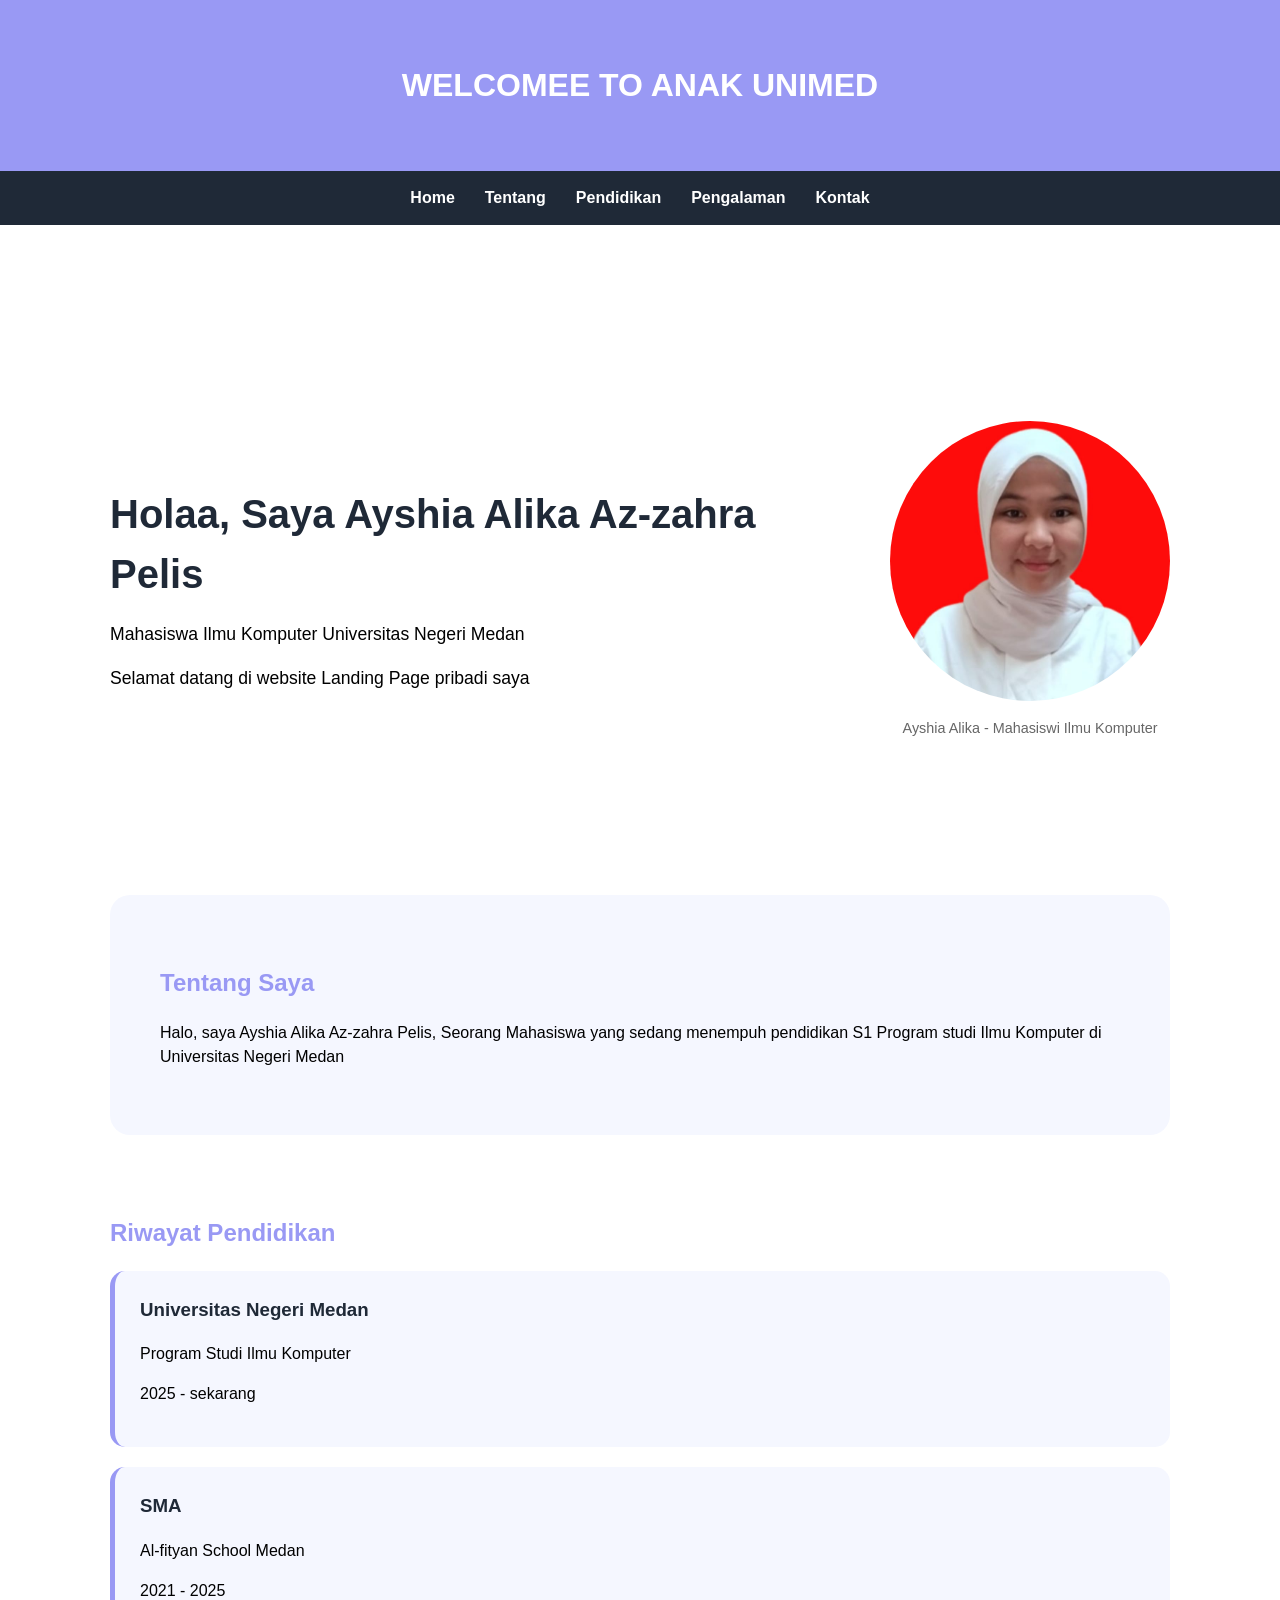
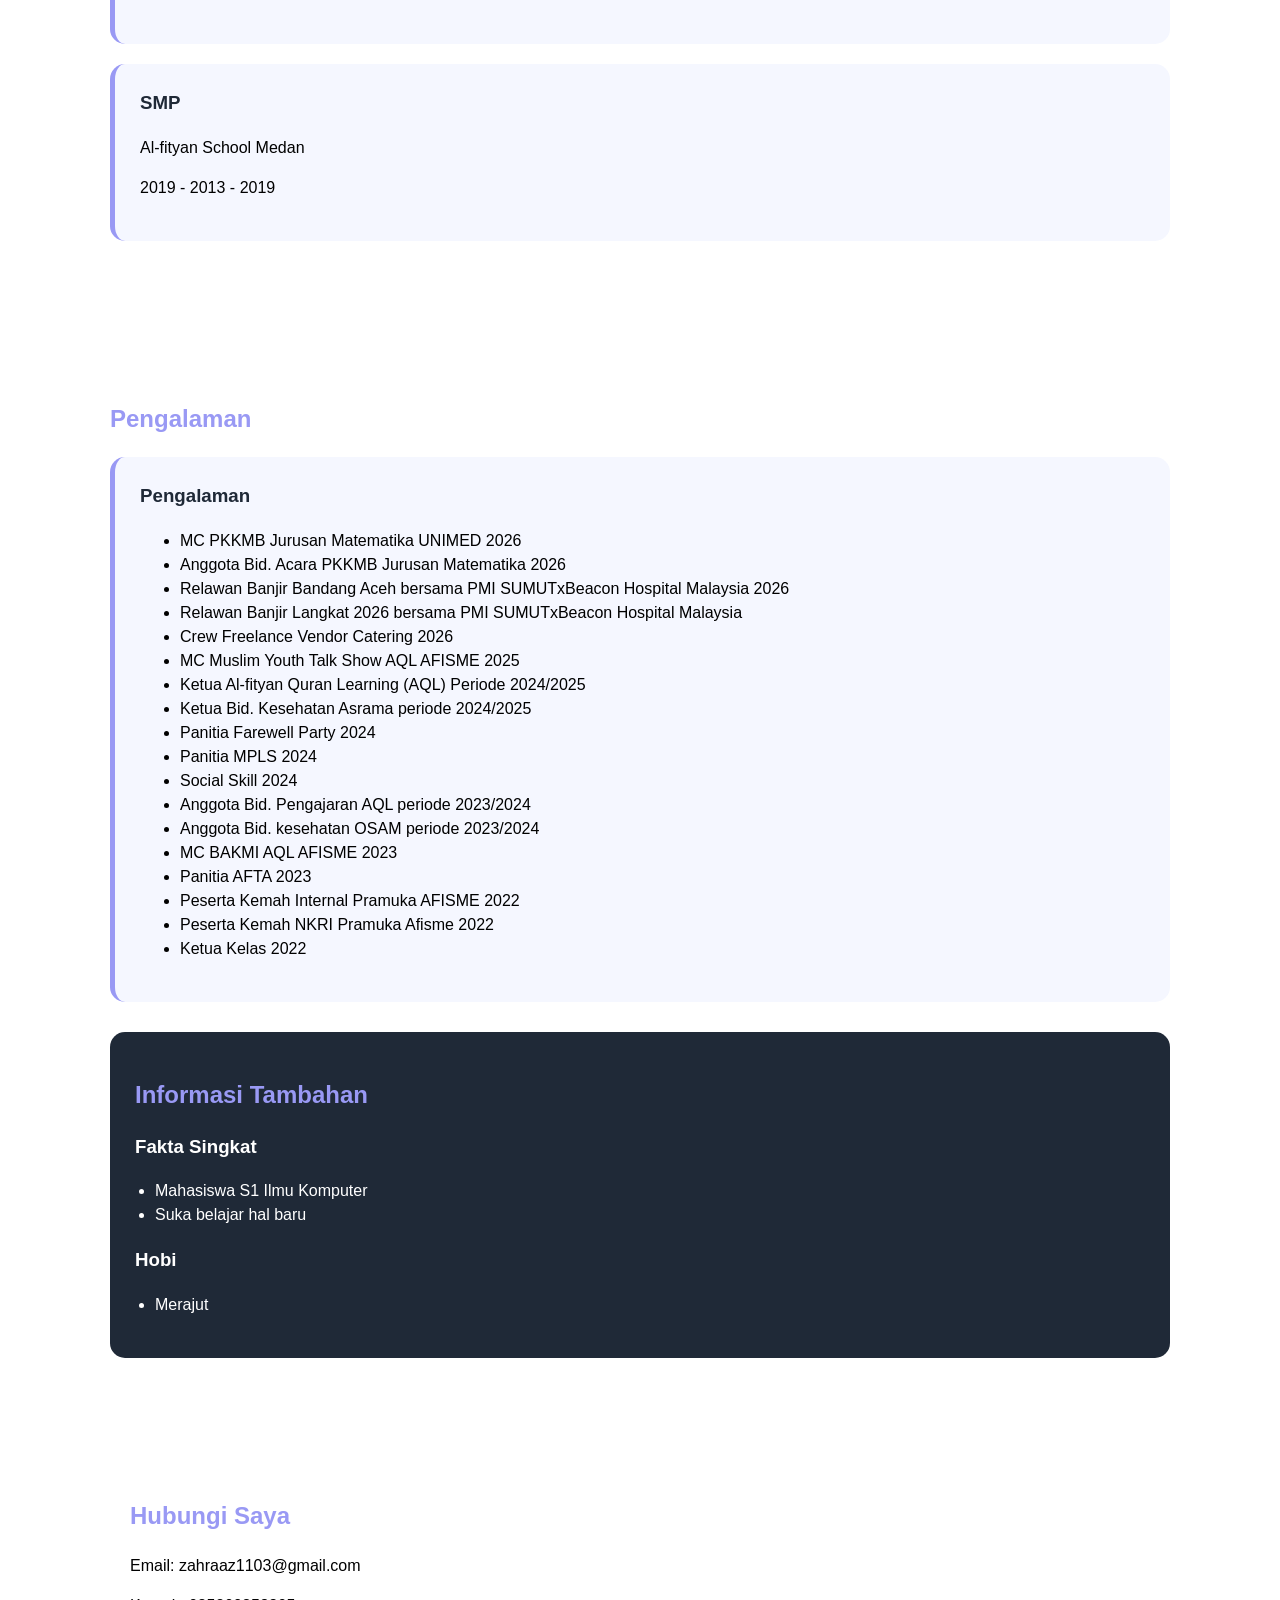
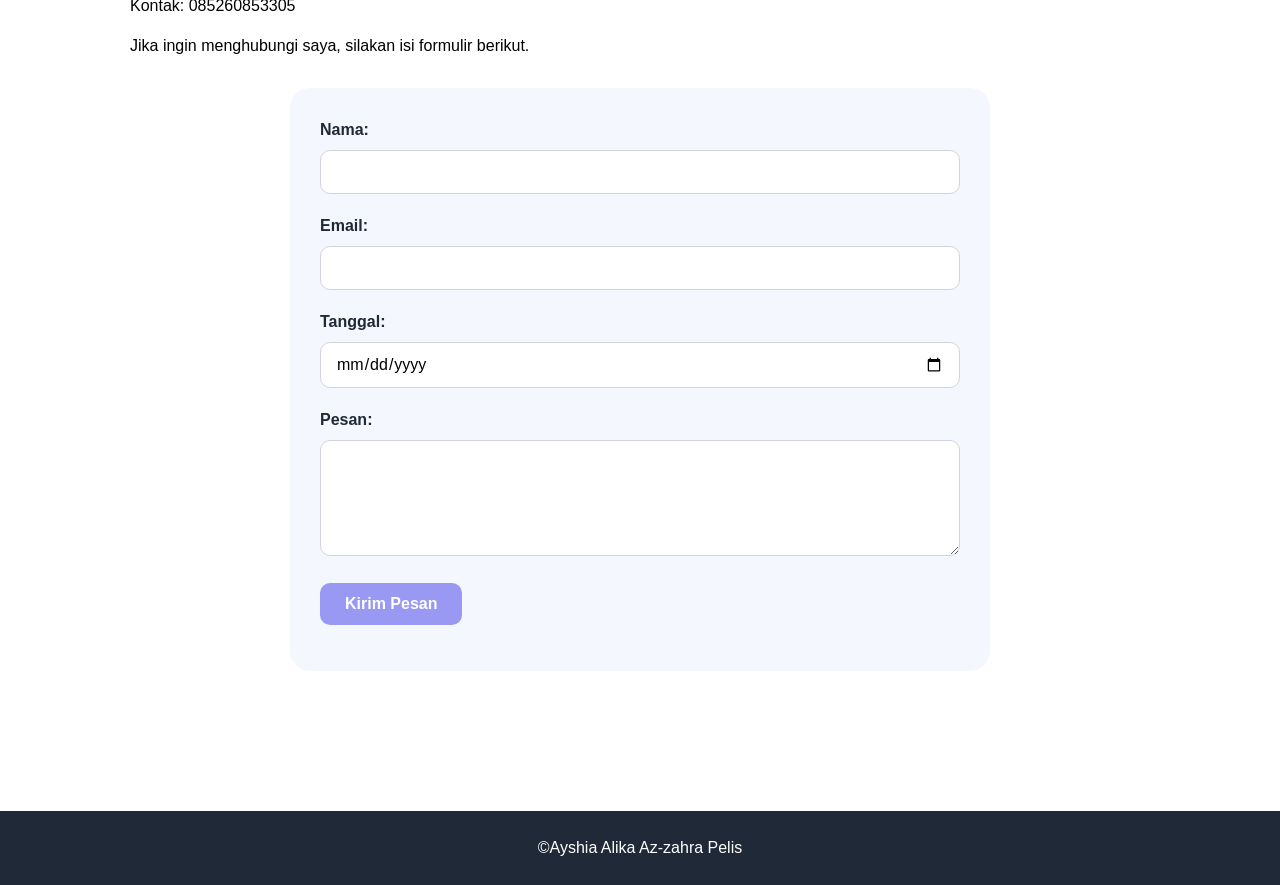
==== commit fb873891: "Update experience section with new details" ====
--- a/index.html
+++ b/index.html
@@ -95,12 +95,28 @@
         <h2>Pengalaman</h2>
 
         <article>
-            <h3>Pengalaman Organisasi</h3>
-            <p>Ketua Al-fityan Quran Learning (AQL) </p>
-            <p>Panitia MPLS</p>
-            <p>MC BAKMI</p>
-            <p>MC Muslim Youth Talk Show</p>
-            <p>MC PKKMB jurusan Matematika UNIMED</p>
+            <h3>Pengalaman</h3>
+            <ul>
+                <li>MC PKKMB Jurusan Matematika UNIMED 2026</li>
+                <li>Anggota Bid. Acara PKKMB Jurusan Matematika 2026</li>
+                <li>Relawan Banjir Bandang Aceh bersama PMI SUMUTxBeacon Hospital Malaysia 2026</li>
+                <li>Relawan Banjir Langkat 2026 bersama PMI SUMUTxBeacon Hospital Malaysia</li>
+                <li>Crew Freelance Vendor Catering 2026</li>
+                <li>MC Muslim Youth Talk Show AQL AFISME 2025</li>
+            <li>Ketua Al-fityan Quran Learning (AQL) Periode 2024/2025 </li>
+                <li>Ketua Bid. Kesehatan Asrama periode 2024/2025</li>
+                <li>Panitia Farewell Party 2024</li>
+            <li>Panitia MPLS 2024</li>
+                <li>Social Skill 2024</li>
+                <li>Anggota Bid. Pengajaran AQL periode 2023/2024</li>
+                <li>Anggota Bid. kesehatan OSAM periode 2023/2024</li>
+            <li>MC BAKMI AQL AFISME 2023</li>
+                <li>Panitia AFTA 2023</li>
+                <li>Peserta Kemah Internal Pramuka AFISME 2022</li>
+                <li>Peserta Kemah NKRI Pramuka Afisme 2022</li>
+                <li>Ketua Kelas 2022</li>
+                
+            </ul>
         </article>
 
         <aside>
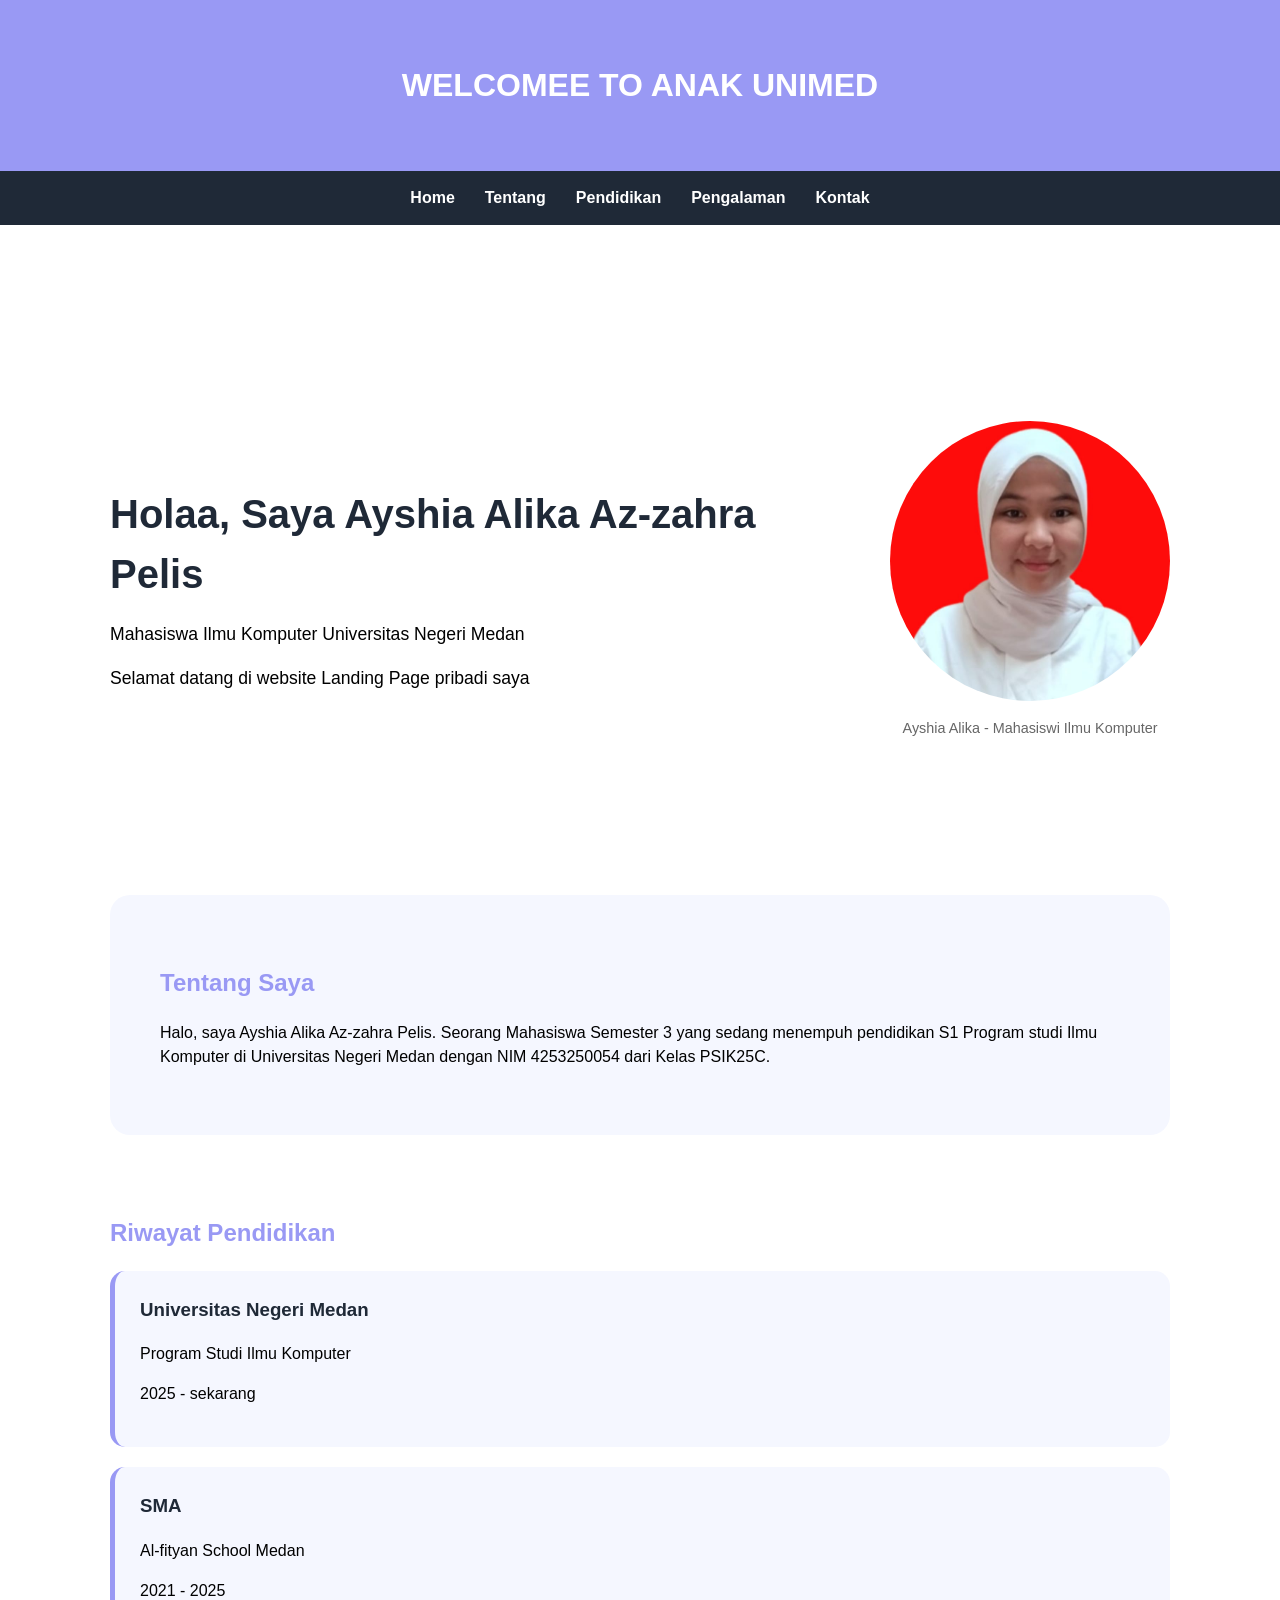
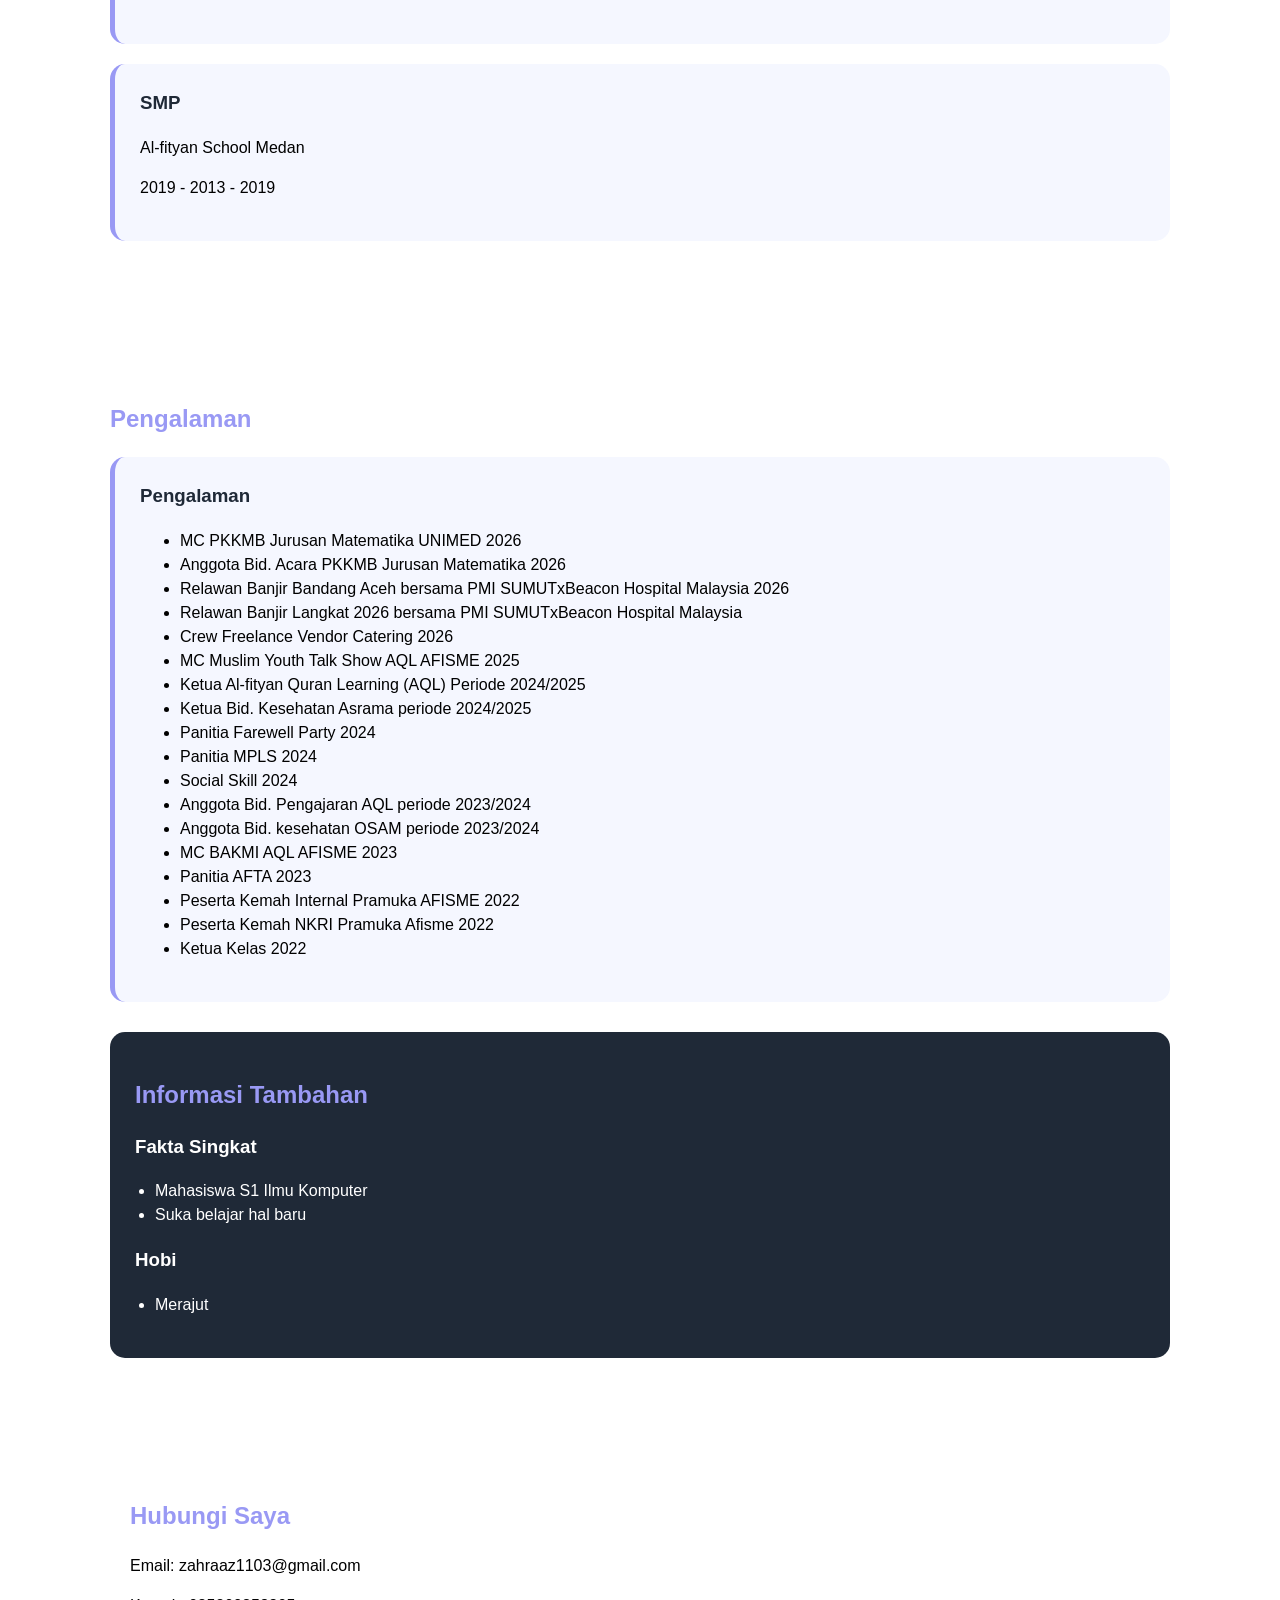
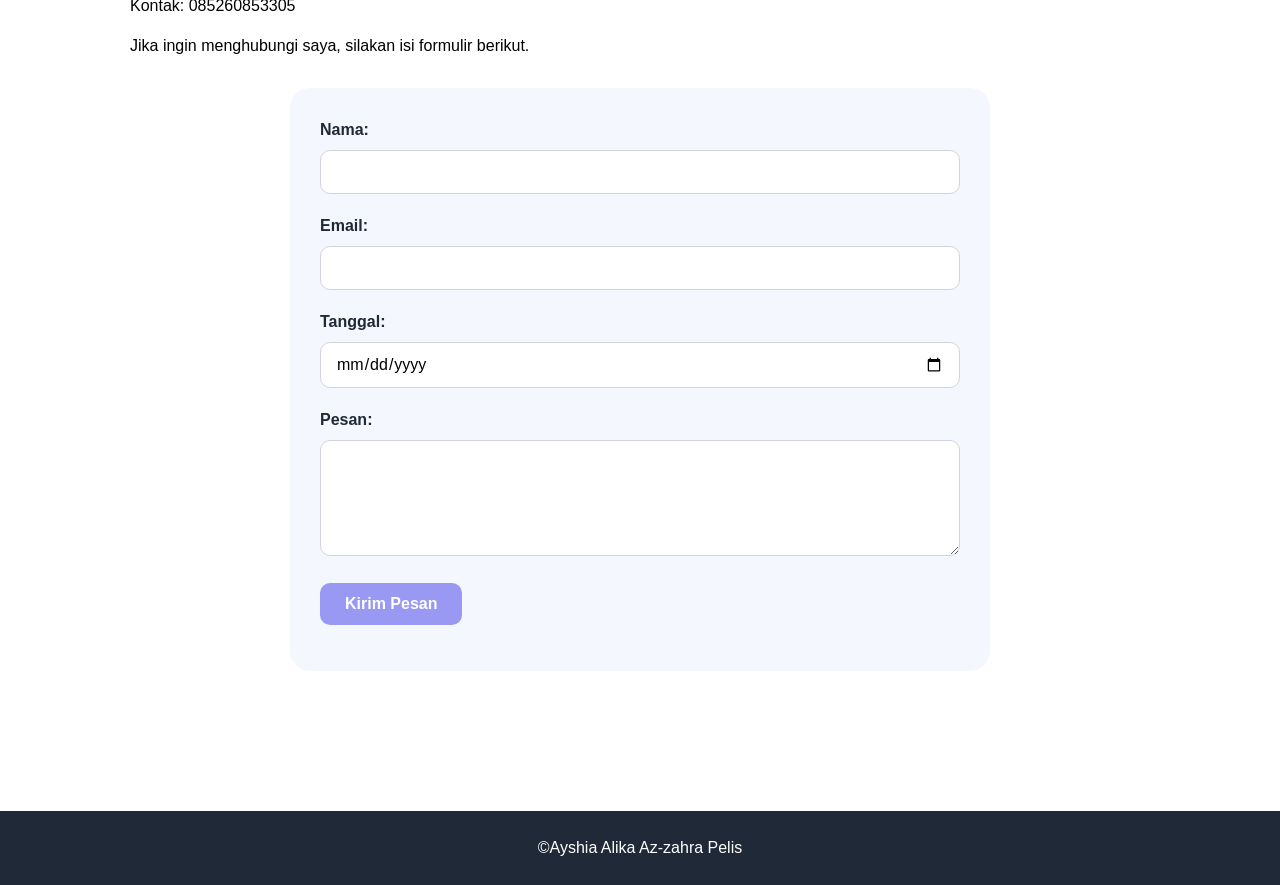
==== commit 40a90327: "Update personal introduction in index.html" ====
--- a/index.html
+++ b/index.html
@@ -49,7 +49,7 @@
         <h2>Tentang Saya</h2>
 
         <p>
-        Halo, saya Ayshia Alika Az-zahra Pelis, Seorang Mahasiswa yang sedang menempuh pendidikan S1 Program studi Ilmu Komputer di Universitas Negeri Medan 
+        Halo, saya Ayshia Alika Az-zahra Pelis. Seorang Mahasiswa Semester 3 yang sedang menempuh pendidikan S1 Program studi Ilmu Komputer di Universitas Negeri Medan dengan NIM 4253250054 dari Kelas PSIK25C.
         </p>
         
     </section>
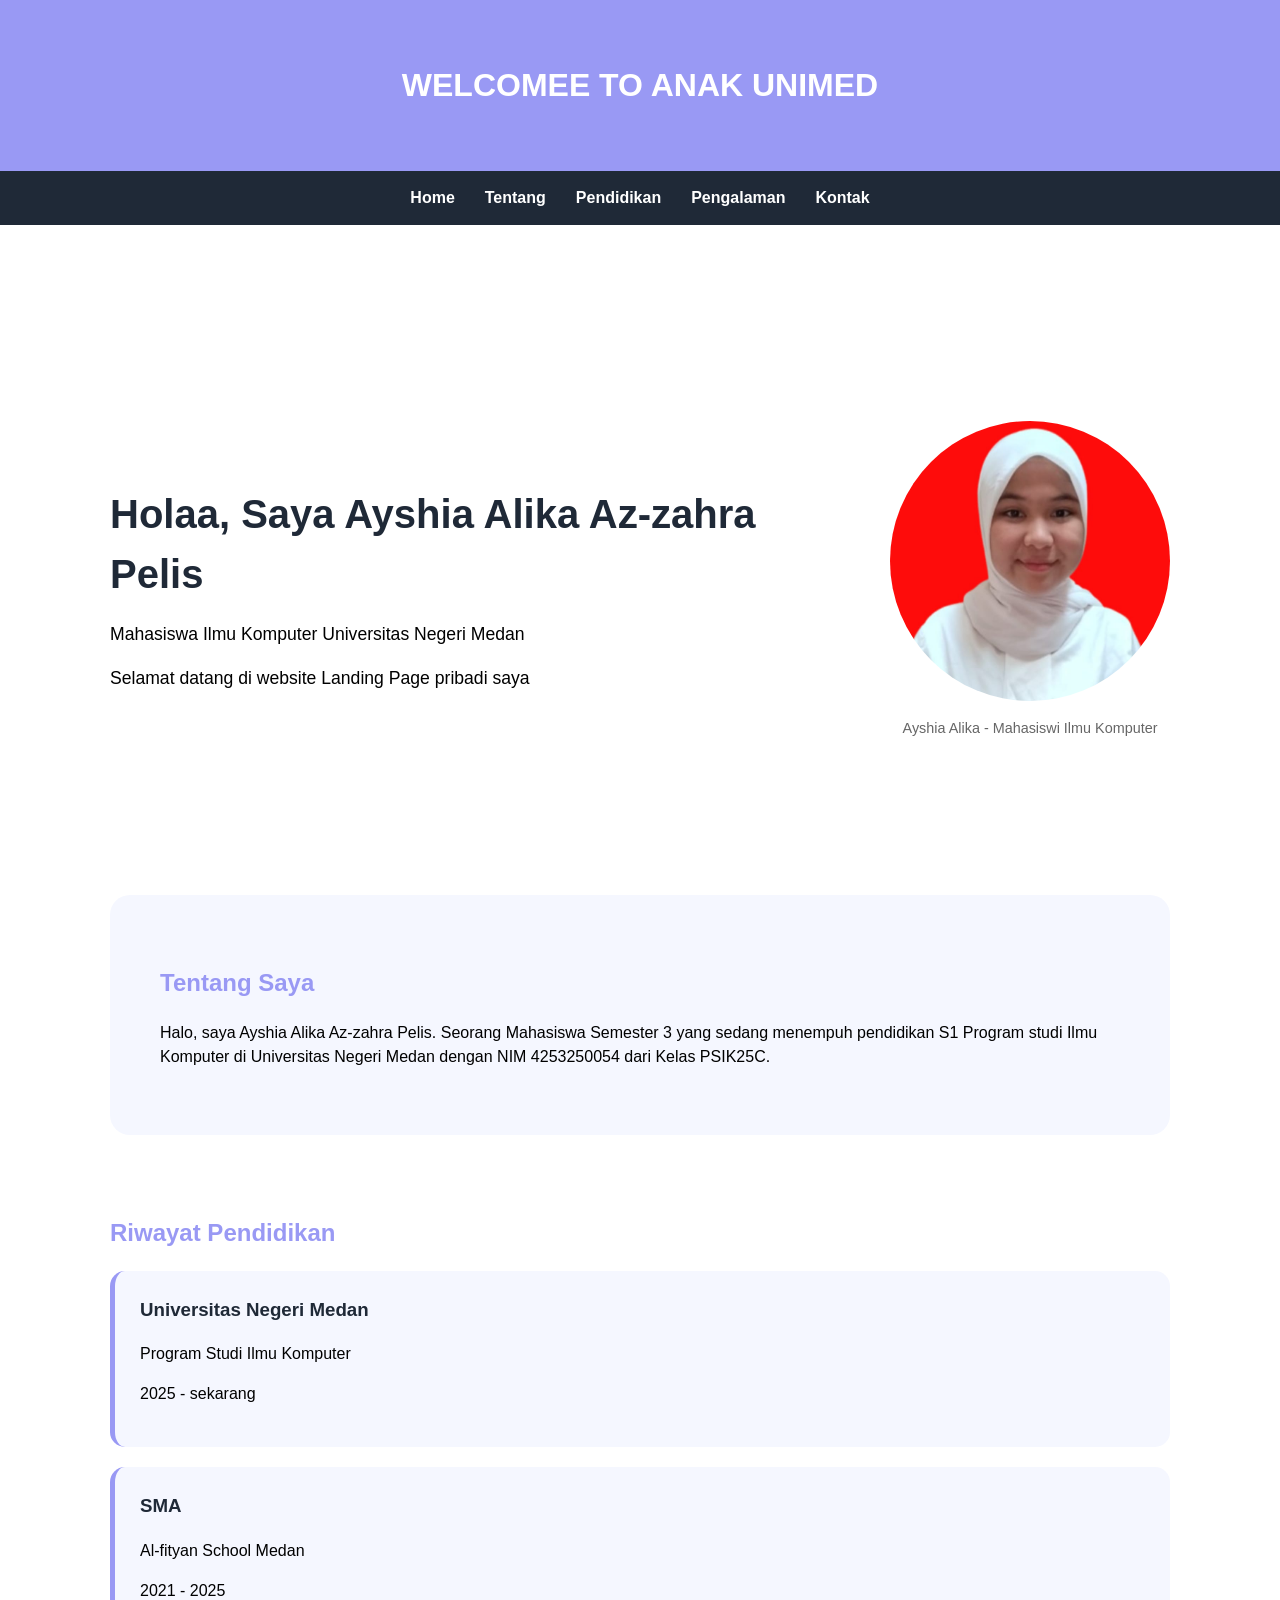
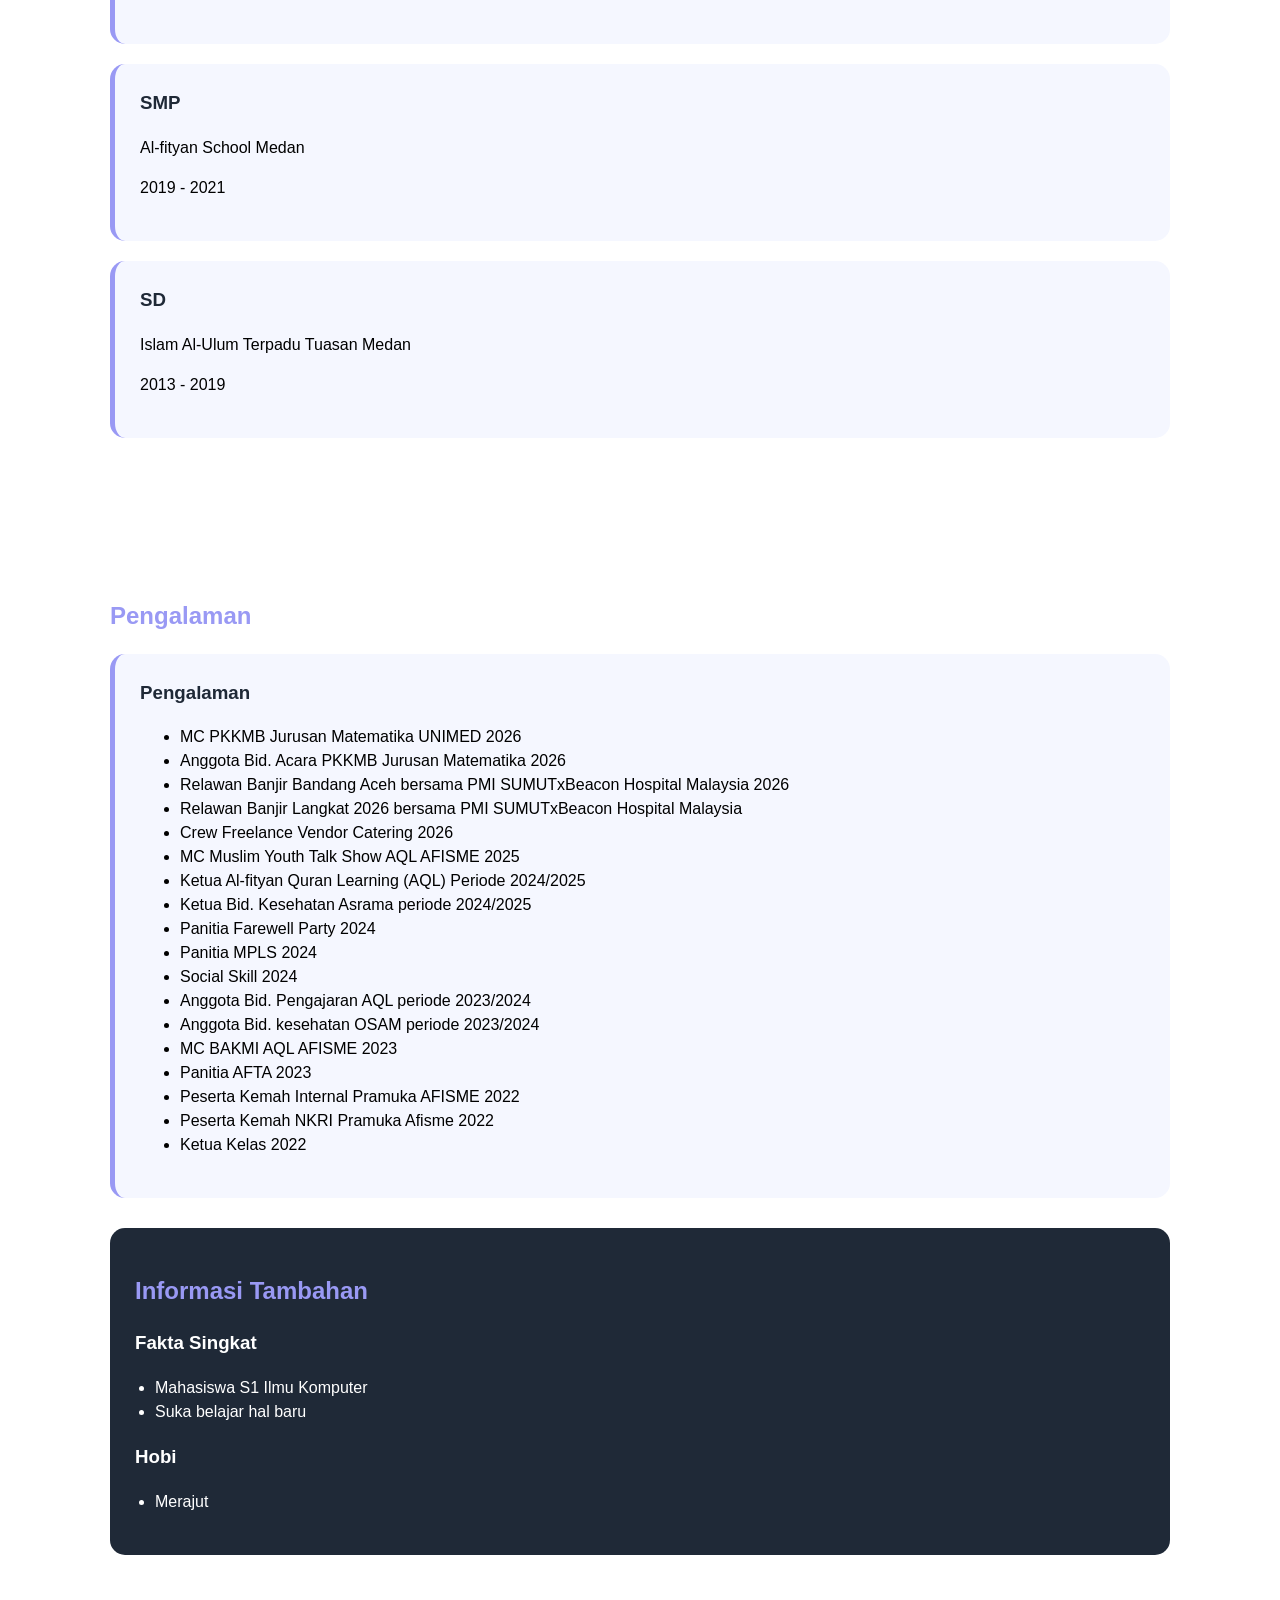
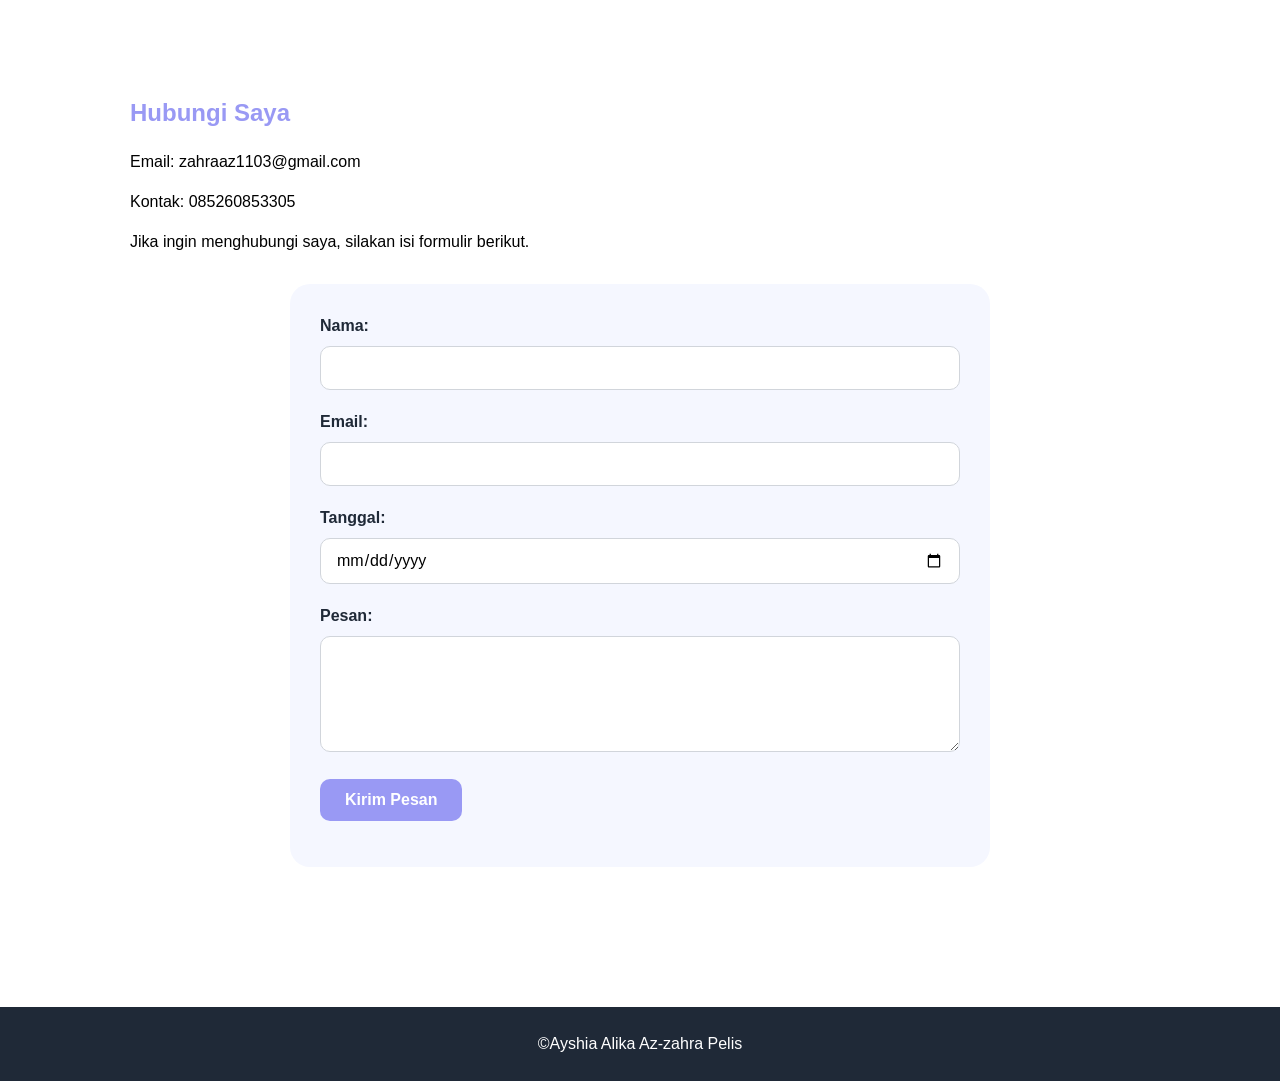
==== commit a8e35e58: "Update school names in index.html" ====
--- a/index.html
+++ b/index.html
@@ -77,13 +77,13 @@
             <h3>SMP</h3>
             <p>Al-fityan School Medan</p>
             <p>
-                <time datetime="2019">2019</time> - <time datetime="2021>2021</time>
+                <time datetime="2019">2019</time> - <time datetime="2021">2021</time>
             </p>
         </article>
 
         <article>
             <h3>SD</h3>
-            <p>SDIT Islam Al-Ulum Terpadu Tuasan</p>
+            <p>Islam Al-Ulum Terpadu Tuasan Medan</p>
             <p>
                 <time datetime="2013">2013</time> - <time datetime="2019">2019</time>
             </p>
